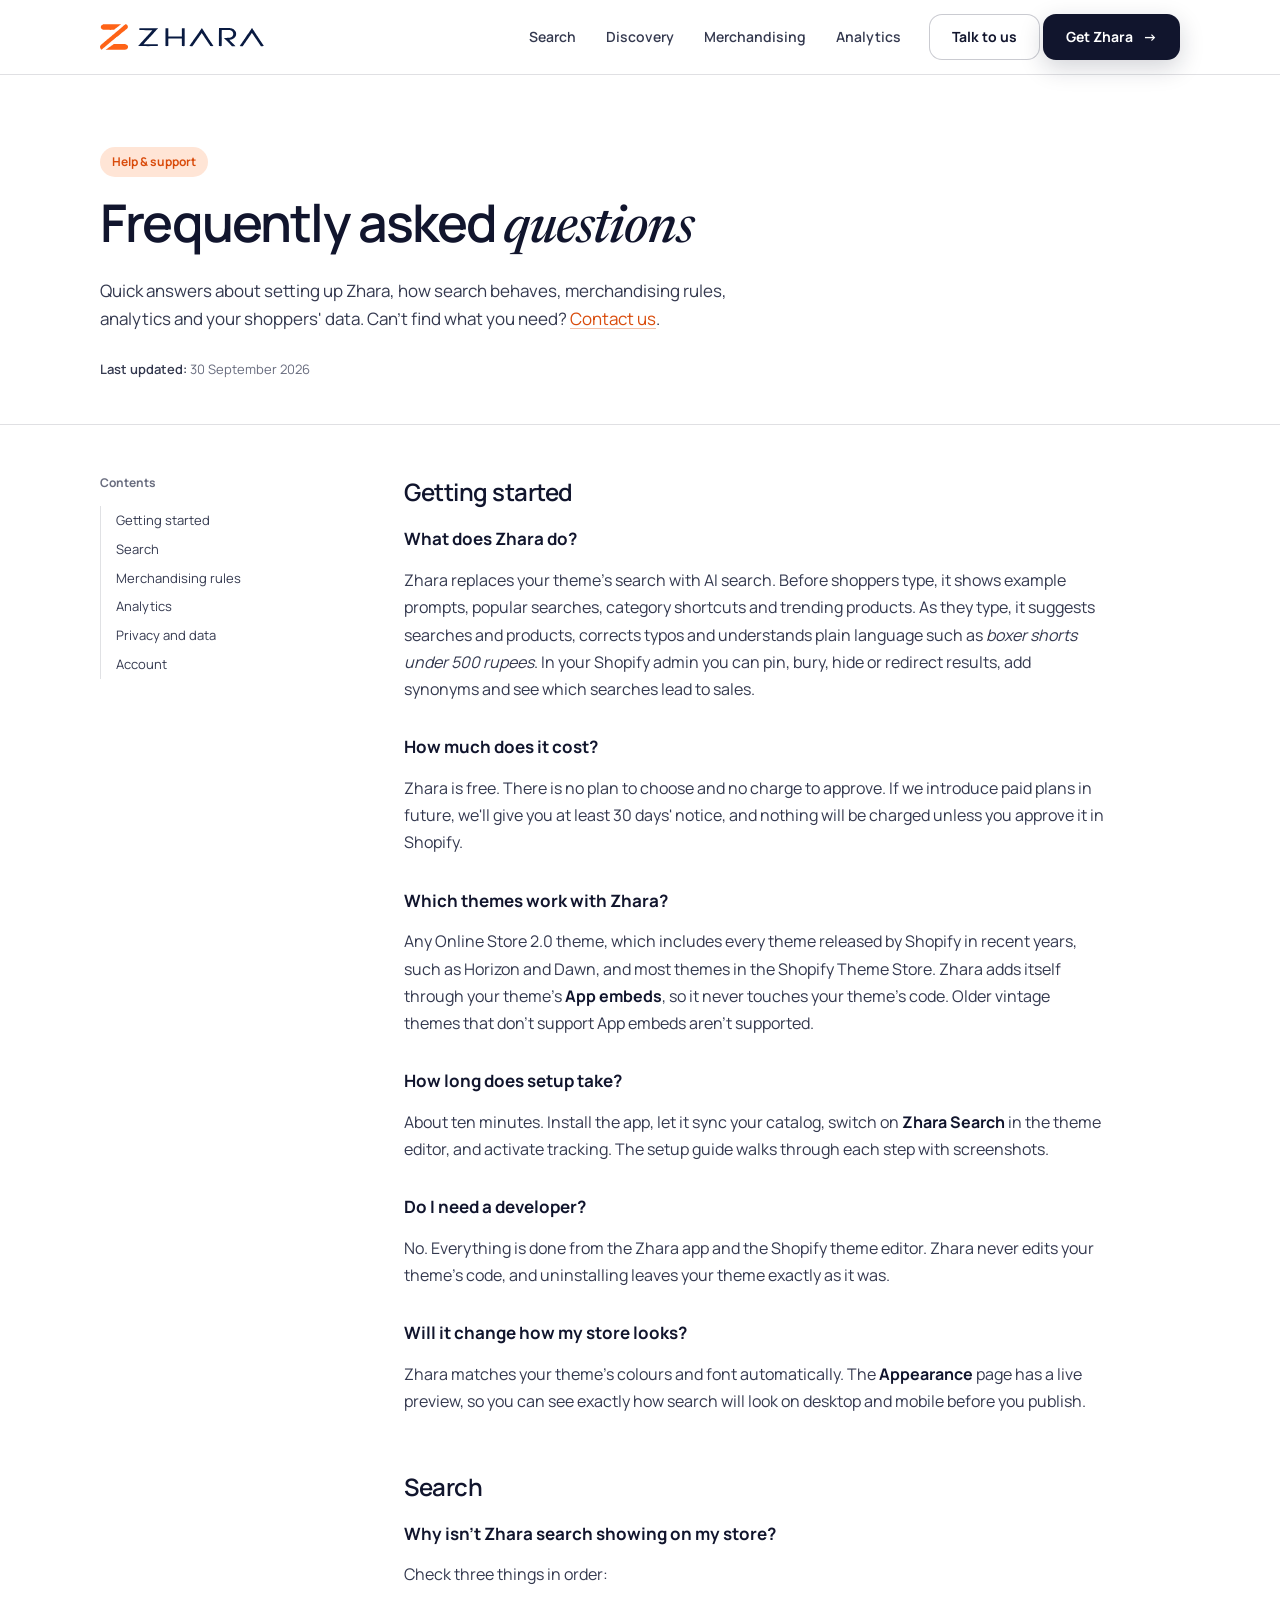
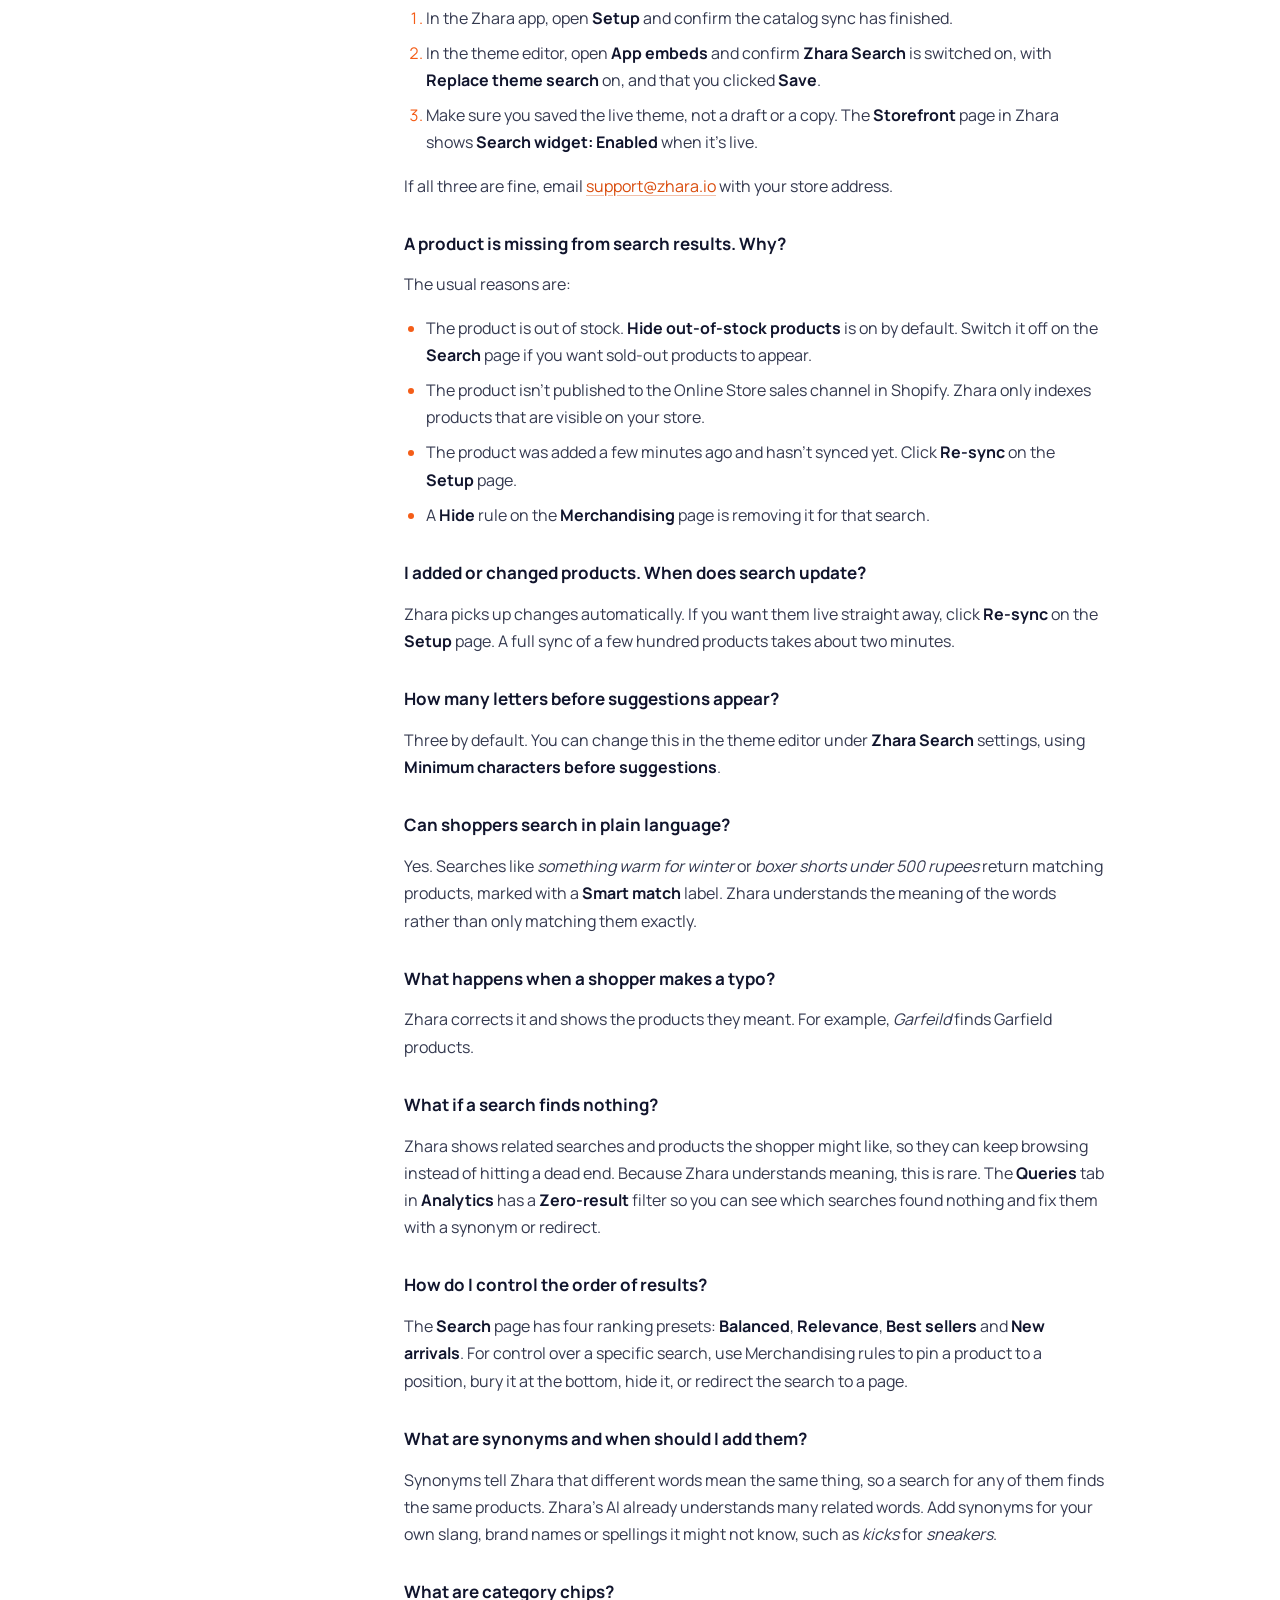
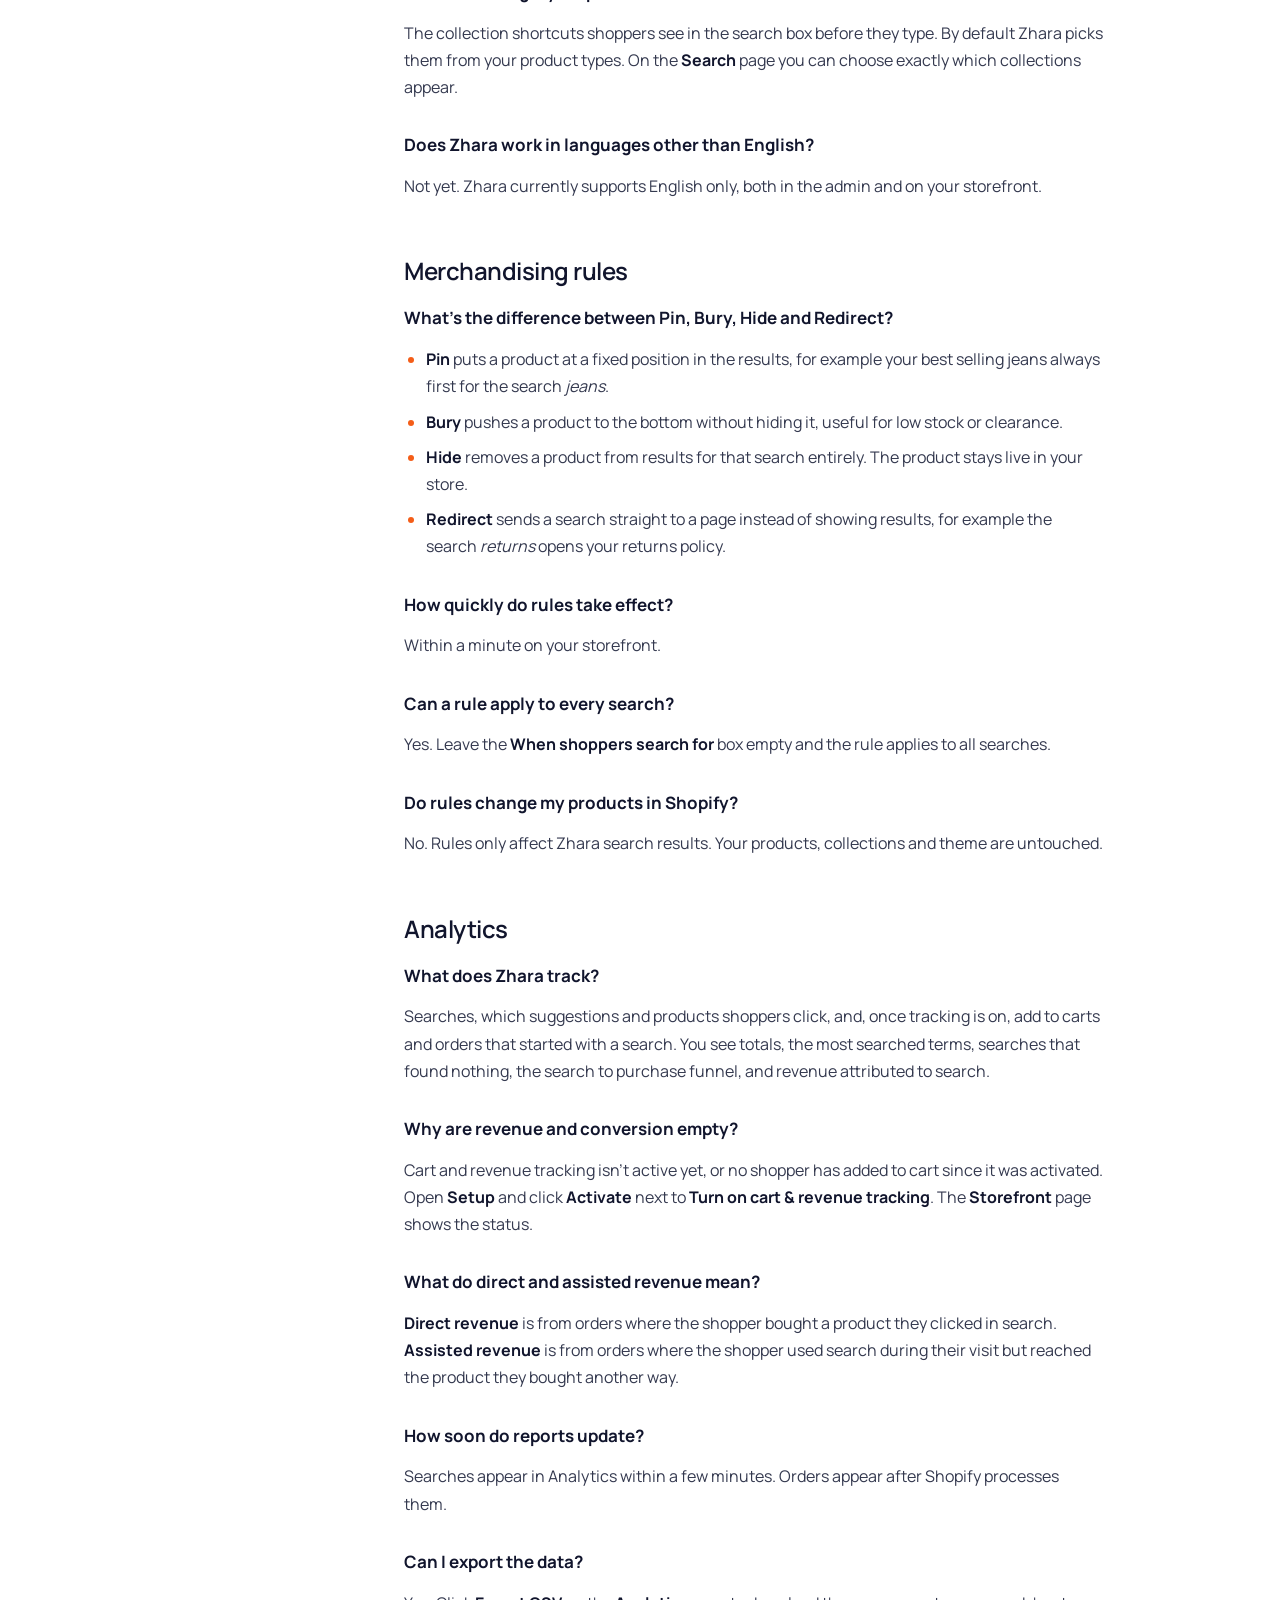
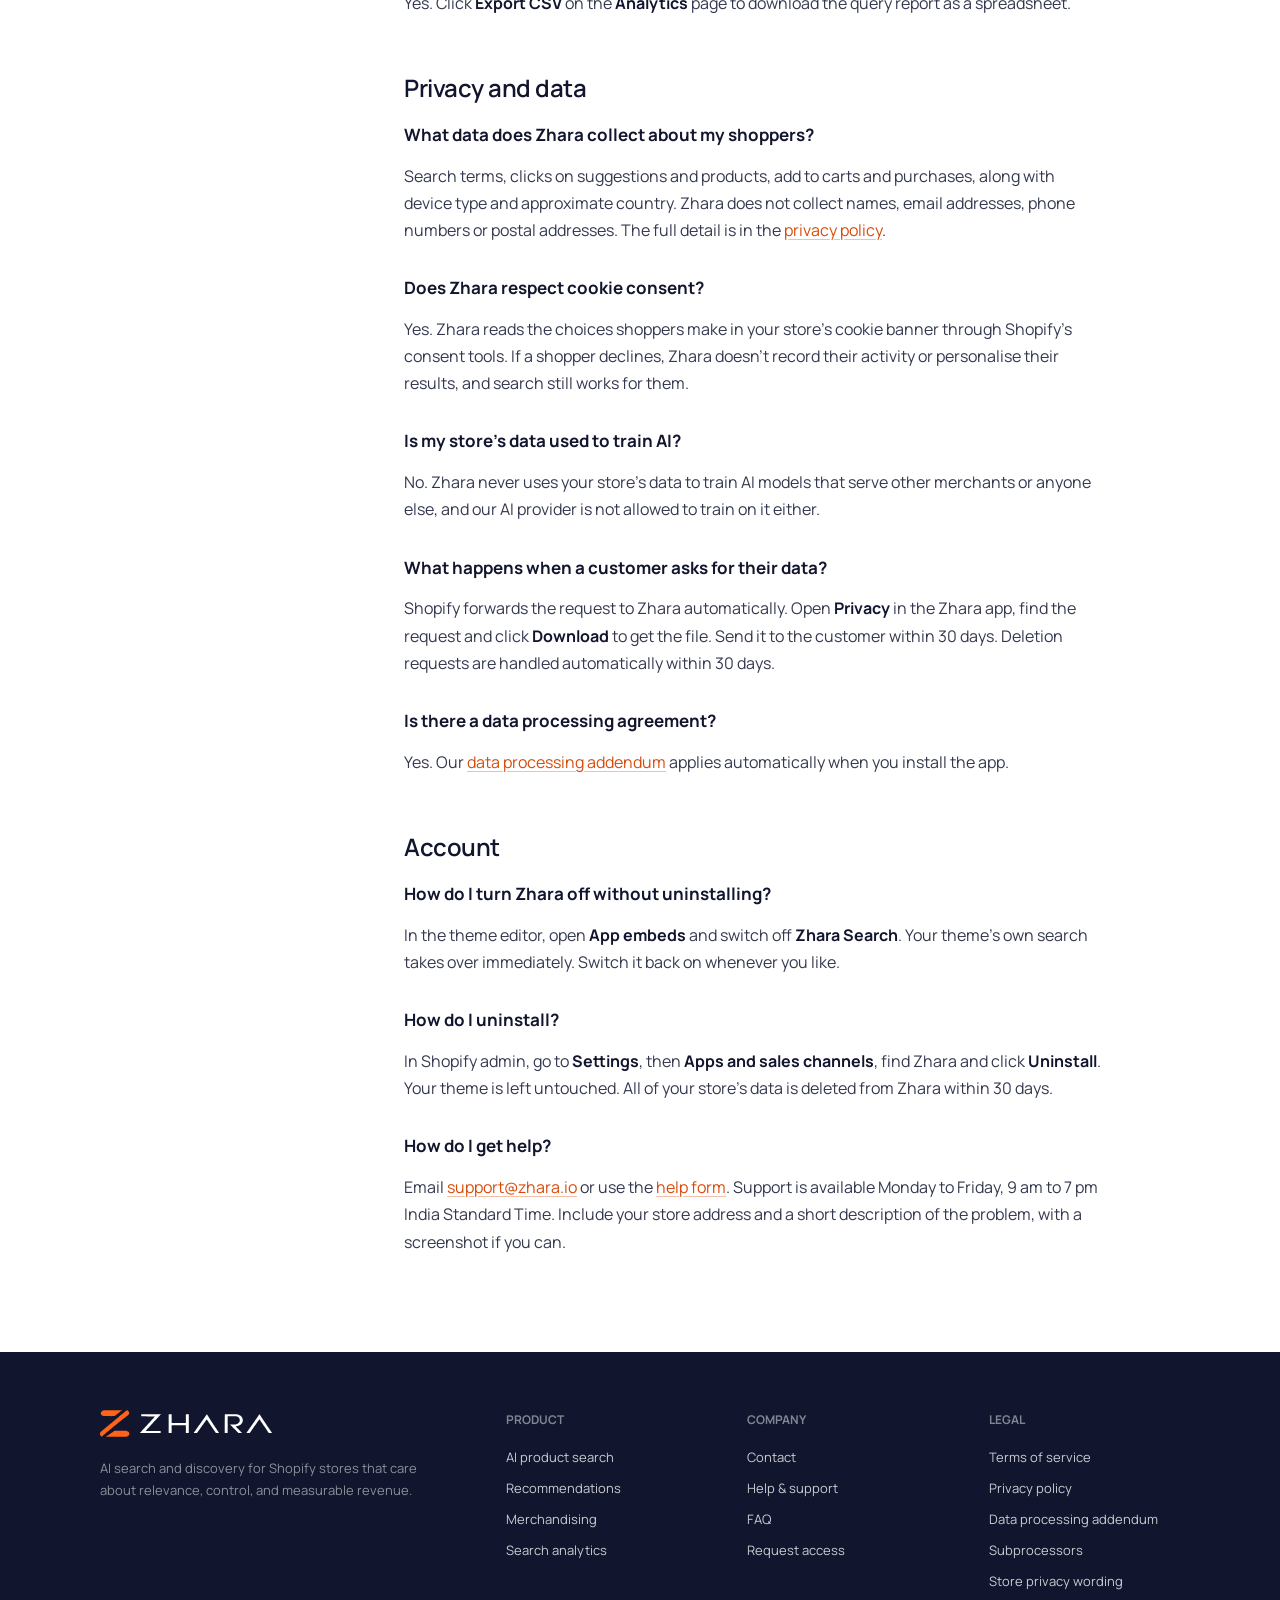
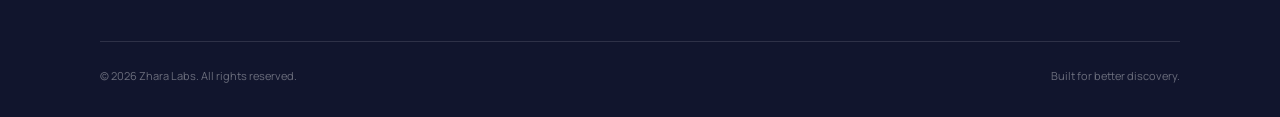
==== faq/index.html @ 667c5c5a "Add FAQ page and link it from every footer New /faq/ page from Zhara_FAQ.docx: 34 questions across g" ====
<!DOCTYPE html>
<html lang="en">
<head>
  <meta charset="UTF-8">
  <meta name="viewport" content="width=device-width, initial-scale=1.0">
  <title>FAQ — Zhara AI Search &amp; Discovery</title>
  <meta name="description" content="Answers to common questions about Zhara AI Search &amp; Discovery: setup, themes, search, merchandising rules, analytics, privacy and your account.">
  <meta name="theme-color" content="#ffffff">
  <link rel="canonical" href="https://zhara.io/faq/">
  <meta property="og:type" content="website">
  <meta property="og:url" content="https://zhara.io/faq/">
  <meta property="og:site_name" content="Zhara AI Search &amp; Discovery">
  <meta property="og:title" content="FAQ — Zhara AI Search &amp; Discovery">
  <meta property="og:description" content="Answers to common questions about Zhara AI Search &amp; Discovery: setup, themes, search, merchandising rules, analytics, privacy and your account.">
  <meta property="og:image" content="https://zhara.io/assets/og.png">
  <link rel="icon" href="/favicon.ico" sizes="48x48">
  <link rel="icon" href="/assets/logo/favicon.svg" type="image/svg+xml">
  <link rel="apple-touch-icon" href="/assets/logo/apple-touch-icon.png">
  <link rel="manifest" href="/site.webmanifest">
  <link rel="preconnect" href="https://fonts.googleapis.com">
  <link rel="preconnect" href="https://fonts.gstatic.com" crossorigin>
  <link href="https://fonts.googleapis.com/css2?family=Manrope:wght@400;500;600;700&family=Newsreader:ital,opsz,wght@1,6..72,500&display=swap" rel="stylesheet">
  <link rel="stylesheet" href="/assets/legal.css">
  <script type="application/ld+json">
{
  "@context": "https://schema.org",
  "@type": "FAQPage",
  "mainEntity": [
    {
      "@type": "Question",
      "name": "What does Zhara do?",
      "acceptedAnswer": {
        "@type": "Answer",
        "text": "Zhara replaces your theme's search with AI search. Before shoppers type, it shows example prompts, popular searches, category shortcuts and trending products. As they type, it suggests searches and products, corrects typos and understands plain language such as boxer shorts under 500 rupees. In your Shopify admin you can pin, bury, hide or redirect results, add synonyms and see which searches lead to sales."
      }
    },
    {
      "@type": "Question",
      "name": "How much does it cost?",
      "acceptedAnswer": {
        "@type": "Answer",
        "text": "Zhara is free. There is no plan to choose and no charge to approve. If we introduce paid plans in future, we'll give you at least 30 days' notice, and nothing will be charged unless you approve it in Shopify."
      }
    },
    {
      "@type": "Question",
      "name": "Which themes work with Zhara?",
      "acceptedAnswer": {
        "@type": "Answer",
        "text": "Any Online Store 2.0 theme, which includes every theme released by Shopify in recent years, such as Horizon and Dawn, and most themes in the Shopify Theme Store. Zhara adds itself through your theme's App embeds, so it never touches your theme's code. Older vintage themes that don't support App embeds aren't supported."
      }
    },
    {
      "@type": "Question",
      "name": "How long does setup take?",
      "acceptedAnswer": {
        "@type": "Answer",
        "text": "About ten minutes. Install the app, let it sync your catalog, switch on Zhara Search in the theme editor, and activate tracking. The setup guide walks through each step with screenshots."
      }
    },
    {
      "@type": "Question",
      "name": "Do I need a developer?",
      "acceptedAnswer": {
        "@type": "Answer",
        "text": "No. Everything is done from the Zhara app and the Shopify theme editor. Zhara never edits your theme's code, and uninstalling leaves your theme exactly as it was."
      }
    },
    {
      "@type": "Question",
      "name": "Will it change how my store looks?",
      "acceptedAnswer": {
        "@type": "Answer",
        "text": "Zhara matches your theme's colours and font automatically. The Appearance page has a live preview, so you can see exactly how search will look on desktop and mobile before you publish."
      }
    },
    {
      "@type": "Question",
      "name": "Why isn't Zhara search showing on my store?",
      "acceptedAnswer": {
        "@type": "Answer",
        "text": "Check three things in order: In the Zhara app, open Setup and confirm the catalog sync has finished. In the theme editor, open App embeds and confirm Zhara Search is switched on, with Replace theme search on, and that you clicked Save. Make sure you saved the live theme, not a draft or a copy. The Storefront page in Zhara shows Search widget: Enabled when it's live.If all three are fine, email support@zhara.io with your store address."
      }
    },
    {
      "@type": "Question",
      "name": "A product is missing from search results. Why?",
      "acceptedAnswer": {
        "@type": "Answer",
        "text": "The usual reasons are: The product is out of stock. Hide out-of-stock products is on by default. Switch it off on the Search page if you want sold-out products to appear. The product isn't published to the Online Store sales channel in Shopify. Zhara only indexes products that are visible on your store. The product was added a few minutes ago and hasn't synced yet. Click Re-sync on the Setup page. A Hide rule on the Merchandising page is removing it for that search."
      }
    },
    {
      "@type": "Question",
      "name": "I added or changed products. When does search update?",
      "acceptedAnswer": {
        "@type": "Answer",
        "text": "Zhara picks up changes automatically. If you want them live straight away, click Re-sync on the Setup page. A full sync of a few hundred products takes about two minutes."
      }
    },
    {
      "@type": "Question",
      "name": "How many letters before suggestions appear?",
      "acceptedAnswer": {
        "@type": "Answer",
        "text": "Three by default. You can change this in the theme editor under Zhara Search settings, using Minimum characters before suggestions."
      }
    },
    {
      "@type": "Question",
      "name": "Can shoppers search in plain language?",
      "acceptedAnswer": {
        "@type": "Answer",
        "text": "Yes. Searches like something warm for winter or boxer shorts under 500 rupees return matching products, marked with a Smart match label. Zhara understands the meaning of the words rather than only matching them exactly."
      }
    },
    {
      "@type": "Question",
      "name": "What happens when a shopper makes a typo?",
      "acceptedAnswer": {
        "@type": "Answer",
        "text": "Zhara corrects it and shows the products they meant. For example, Garfeild finds Garfield products."
      }
    },
    {
      "@type": "Question",
      "name": "What if a search finds nothing?",
      "acceptedAnswer": {
        "@type": "Answer",
        "text": "Zhara shows related searches and products the shopper might like, so they can keep browsing instead of hitting a dead end. Because Zhara understands meaning, this is rare. The Queries tab in Analytics has a Zero-result filter so you can see which searches found nothing and fix them with a synonym or redirect."
      }
    },
    {
      "@type": "Question",
      "name": "How do I control the order of results?",
      "acceptedAnswer": {
        "@type": "Answer",
        "text": "The Search page has four ranking presets: Balanced, Relevance, Best sellers and New arrivals. For control over a specific search, use Merchandising rules to pin a product to a position, bury it at the bottom, hide it, or redirect the search to a page."
      }
    },
    {
      "@type": "Question",
      "name": "What are synonyms and when should I add them?",
      "acceptedAnswer": {
        "@type": "Answer",
        "text": "Synonyms tell Zhara that different words mean the same thing, so a search for any of them finds the same products. Zhara's AI already understands many related words. Add synonyms for your own slang, brand names or spellings it might not know, such as kicks for sneakers."
      }
    },
    {
      "@type": "Question",
      "name": "What are category chips?",
      "acceptedAnswer": {
        "@type": "Answer",
        "text": "The collection shortcuts shoppers see in the search box before they type. By default Zhara picks them from your product types. On the Search page you can choose exactly which collections appear."
      }
    },
    {
      "@type": "Question",
      "name": "Does Zhara work in languages other than English?",
      "acceptedAnswer": {
        "@type": "Answer",
        "text": "Not yet. Zhara currently supports English only, both in the admin and on your storefront."
      }
    },
    {
      "@type": "Question",
      "name": "What's the difference between Pin, Bury, Hide and Redirect?",
      "acceptedAnswer": {
        "@type": "Answer",
        "text": "Pin puts a product at a fixed position in the results, for example your best selling jeans always first for the search jeans. Bury pushes a product to the bottom without hiding it, useful for low stock or clearance. Hide removes a product from results for that search entirely. The product stays live in your store. Redirect sends a search straight to a page instead of showing results, for example the search returns opens your returns policy."
      }
    },
    {
      "@type": "Question",
      "name": "How quickly do rules take effect?",
      "acceptedAnswer": {
        "@type": "Answer",
        "text": "Within a minute on your storefront."
      }
    },
    {
      "@type": "Question",
      "name": "Can a rule apply to every search?",
      "acceptedAnswer": {
        "@type": "Answer",
        "text": "Yes. Leave the When shoppers search for box empty and the rule applies to all searches."
      }
    },
    {
      "@type": "Question",
      "name": "Do rules change my products in Shopify?",
      "acceptedAnswer": {
        "@type": "Answer",
        "text": "No. Rules only affect Zhara search results. Your products, collections and theme are untouched."
      }
    },
    {
      "@type": "Question",
      "name": "What does Zhara track?",
      "acceptedAnswer": {
        "@type": "Answer",
        "text": "Searches, which suggestions and products shoppers click, and, once tracking is on, add to carts and orders that started with a search. You see totals, the most searched terms, searches that found nothing, the search to purchase funnel, and revenue attributed to search."
      }
    },
    {
      "@type": "Question",
      "name": "Why are revenue and conversion empty?",
      "acceptedAnswer": {
        "@type": "Answer",
        "text": "Cart and revenue tracking isn't active yet, or no shopper has added to cart since it was activated. Open Setup and click Activate next to Turn on cart & revenue tracking. The Storefront page shows the status."
      }
    },
    {
      "@type": "Question",
      "name": "What do direct and assisted revenue mean?",
      "acceptedAnswer": {
        "@type": "Answer",
        "text": "Direct revenue is from orders where the shopper bought a product they clicked in search. Assisted revenue is from orders where the shopper used search during their visit but reached the product they bought another way."
      }
    },
    {
      "@type": "Question",
      "name": "How soon do reports update?",
      "acceptedAnswer": {
        "@type": "Answer",
        "text": "Searches appear in Analytics within a few minutes. Orders appear after Shopify processes them."
      }
    },
    {
      "@type": "Question",
      "name": "Can I export the data?",
      "acceptedAnswer": {
        "@type": "Answer",
        "text": "Yes. Click Export CSV on the Analytics page to download the query report as a spreadsheet."
      }
    },
    {
      "@type": "Question",
      "name": "What data does Zhara collect about my shoppers?",
      "acceptedAnswer": {
        "@type": "Answer",
        "text": "Search terms, clicks on suggestions and products, add to carts and purchases, along with device type and approximate country. Zhara does not collect names, email addresses, phone numbers or postal addresses. The full detail is in the privacy policy."
      }
    },
    {
      "@type": "Question",
      "name": "Does Zhara respect cookie consent?",
      "acceptedAnswer": {
        "@type": "Answer",
        "text": "Yes. Zhara reads the choices shoppers make in your store's cookie banner through Shopify's consent tools. If a shopper declines, Zhara doesn't record their activity or personalise their results, and search still works for them."
      }
    },
    {
      "@type": "Question",
      "name": "Is my store's data used to train AI?",
      "acceptedAnswer": {
        "@type": "Answer",
        "text": "No. Zhara never uses your store's data to train AI models that serve other merchants or anyone else, and our AI provider is not allowed to train on it either."
      }
    },
    {
      "@type": "Question",
      "name": "What happens when a customer asks for their data?",
      "acceptedAnswer": {
        "@type": "Answer",
        "text": "Shopify forwards the request to Zhara automatically. Open Privacy in the Zhara app, find the request and click Download to get the file. Send it to the customer within 30 days. Deletion requests are handled automatically within 30 days."
      }
    },
    {
      "@type": "Question",
      "name": "Is there a data processing agreement?",
      "acceptedAnswer": {
        "@type": "Answer",
        "text": "Yes. Our data processing addendum applies automatically when you install the app."
      }
    },
    {
      "@type": "Question",
      "name": "How do I turn Zhara off without uninstalling?",
      "acceptedAnswer": {
        "@type": "Answer",
        "text": "In the theme editor, open App embeds and switch off Zhara Search. Your theme's own search takes over immediately. Switch it back on whenever you like."
      }
    },
    {
      "@type": "Question",
      "name": "How do I uninstall?",
      "acceptedAnswer": {
        "@type": "Answer",
        "text": "In Shopify admin, go to Settings, then Apps and sales channels, find Zhara and click Uninstall. Your theme is left untouched. All of your store's data is deleted from Zhara within 30 days."
      }
    },
    {
      "@type": "Question",
      "name": "How do I get help?",
      "acceptedAnswer": {
        "@type": "Answer",
        "text": "Email support@zhara.io or use the help form. Support is available Monday to Friday, 9 am to 7 pm India Standard Time. Include your store address and a short description of the problem, with a screenshot if you can."
      }
    }
  ]
}
  </script>
</head>
<body>
  <nav aria-label="Main navigation">
    <div class="wrap nav-inner">
      <a href="/" class="brand" aria-label="Zhara home"><img src="/assets/logo/zhara-logo.svg" alt="Zhara" width="1302" height="209"></a>
      <div class="nav-links">
        <a href="/#product">Search</a>
        <a href="/#discovery">Discovery</a>
        <a href="/#features">Merchandising</a>
        <a href="/#analytics">Analytics</a>
      </div>
      <div class="nav-actions">
        <a href="mailto:hello@zhara.app" class="btn btn-light">Talk to us</a>
        <a href="/#get-started" class="btn btn-dark">Get Zhara <span class="arrow">→</span></a>
      </div>
    </div>
  </nav>

  <header class="doc-head">
    <div class="wrap">
      <span class="eyebrow">Help &amp; support</span>
      <h1>Frequently asked <em>questions</em></h1>
      <p class="lede">Quick answers about setting up Zhara, how search behaves, merchandising rules, analytics and your shoppers' data. Can't find what you need? <a href="/help/">Contact us</a>.</p>
      <div class="doc-meta"><span><b>Last updated:</b> 30 September 2026</span></div>
    </div>
  </header>

  <main class="wrap">
    <div class="doc">
      <aside class="toc" aria-label="Contents">
        <b>Contents</b>
        <ol>
          <li><a href="#getting-started">Getting started</a></li>
          <li><a href="#search">Search</a></li>
          <li><a href="#merchandising">Merchandising rules</a></li>
          <li><a href="#analytics">Analytics</a></li>
          <li><a href="#privacy">Privacy and data</a></li>
          <li><a href="#account">Account</a></li>
        </ol>
      </aside>
      <article class="prose faq">
<h2 id="getting-started">Getting started</h2>
<h3 id="what-does-zhara-do">What does Zhara do?</h3>
<p>Zhara replaces your theme's search with AI search. Before shoppers type, it shows example prompts, popular searches, category shortcuts and trending products. As they type, it suggests searches and products, corrects typos and understands plain language such as <em>boxer shorts under 500 rupees</em>. In your Shopify admin you can pin, bury, hide or redirect results, add synonyms and see which searches lead to sales.</p>
<h3 id="how-much-does-it-cost">How much does it cost?</h3>
<p>Zhara is free. There is no plan to choose and no charge to approve. If we introduce paid plans in future, we'll give you at least 30 days' notice, and nothing will be charged unless you approve it in Shopify.</p>
<h3 id="which-themes-work-with-zhara">Which themes work with Zhara?</h3>
<p>Any Online Store 2.0 theme, which includes every theme released by Shopify in recent years, such as Horizon and Dawn, and most themes in the Shopify Theme Store. Zhara adds itself through your theme's <strong>App embeds</strong>, so it never touches your theme's code. Older vintage themes that don't support App embeds aren't supported.</p>
<h3 id="how-long-does-setup-take">How long does setup take?</h3>
<p>About ten minutes. Install the app, let it sync your catalog, switch on <strong>Zhara Search</strong> in the theme editor, and activate tracking. The setup guide walks through each step with screenshots.</p>
<h3 id="do-i-need-a-developer">Do I need a developer?</h3>
<p>No. Everything is done from the Zhara app and the Shopify theme editor. Zhara never edits your theme's code, and uninstalling leaves your theme exactly as it was.</p>
<h3 id="will-it-change-how-my-store-looks">Will it change how my store looks?</h3>
<p>Zhara matches your theme's colours and font automatically. The <strong>Appearance</strong> page has a live preview, so you can see exactly how search will look on desktop and mobile before you publish.</p>
<h2 id="search">Search</h2>
<h3 id="why-isn-t-zhara-search-showing-on-my-store">Why isn't Zhara search showing on my store?</h3>
<p>Check three things in order:</p><ol><li>In the Zhara app, open <strong>Setup</strong> and confirm the catalog sync has finished.</li><li>In the theme editor, open <strong>App embeds</strong> and confirm <strong>Zhara Search</strong> is switched on, with <strong>Replace theme search</strong> on, and that you clicked <strong>Save</strong>.</li><li>Make sure you saved the live theme, not a draft or a copy. The <strong>Storefront</strong> page in Zhara shows <strong>Search widget: Enabled</strong> when it's live.</li></ol><p>If all three are fine, email <a href="mailto:support@zhara.io">support@zhara.io</a> with your store address.</p>
<h3 id="a-product-is-missing-from-search-results-why">A product is missing from search results. Why?</h3>
<p>The usual reasons are:</p><ul><li>The product is out of stock. <strong>Hide out-of-stock products</strong> is on by default. Switch it off on the <strong>Search</strong> page if you want sold-out products to appear.</li><li>The product isn't published to the Online Store sales channel in Shopify. Zhara only indexes products that are visible on your store.</li><li>The product was added a few minutes ago and hasn't synced yet. Click <strong>Re-sync</strong> on the <strong>Setup</strong> page.</li><li>A <strong>Hide</strong> rule on the <strong>Merchandising</strong> page is removing it for that search.</li></ul>
<h3 id="i-added-or-changed-products-when-does-search-update">I added or changed products. When does search update?</h3>
<p>Zhara picks up changes automatically. If you want them live straight away, click <strong>Re-sync</strong> on the <strong>Setup</strong> page. A full sync of a few hundred products takes about two minutes.</p>
<h3 id="how-many-letters-before-suggestions-appear">How many letters before suggestions appear?</h3>
<p>Three by default. You can change this in the theme editor under <strong>Zhara Search</strong> settings, using <strong>Minimum characters before suggestions</strong>.</p>
<h3 id="can-shoppers-search-in-plain-language">Can shoppers search in plain language?</h3>
<p>Yes. Searches like <em>something warm for winter</em> or <em>boxer shorts under 500 rupees</em> return matching products, marked with a <strong>Smart match</strong> label. Zhara understands the meaning of the words rather than only matching them exactly.</p>
<h3 id="what-happens-when-a-shopper-makes-a-typo">What happens when a shopper makes a typo?</h3>
<p>Zhara corrects it and shows the products they meant. For example, <em>Garfeild</em> finds Garfield products.</p>
<h3 id="what-if-a-search-finds-nothing">What if a search finds nothing?</h3>
<p>Zhara shows related searches and products the shopper might like, so they can keep browsing instead of hitting a dead end. Because Zhara understands meaning, this is rare. The <strong>Queries</strong> tab in <strong>Analytics</strong> has a <strong>Zero-result</strong> filter so you can see which searches found nothing and fix them with a synonym or redirect.</p>
<h3 id="how-do-i-control-the-order-of-results">How do I control the order of results?</h3>
<p>The <strong>Search</strong> page has four ranking presets: <strong>Balanced</strong>, <strong>Relevance</strong>, <strong>Best sellers</strong> and <strong>New arrivals</strong>. For control over a specific search, use Merchandising rules to pin a product to a position, bury it at the bottom, hide it, or redirect the search to a page.</p>
<h3 id="what-are-synonyms-and-when-should-i-add-them">What are synonyms and when should I add them?</h3>
<p>Synonyms tell Zhara that different words mean the same thing, so a search for any of them finds the same products. Zhara's AI already understands many related words. Add synonyms for your own slang, brand names or spellings it might not know, such as <em>kicks</em> for <em>sneakers</em>.</p>
<h3 id="what-are-category-chips">What are category chips?</h3>
<p>The collection shortcuts shoppers see in the search box before they type. By default Zhara picks them from your product types. On the <strong>Search</strong> page you can choose exactly which collections appear.</p>
<h3 id="does-zhara-work-in-languages-other-than-english">Does Zhara work in languages other than English?</h3>
<p>Not yet. Zhara currently supports English only, both in the admin and on your storefront.</p>
<h2 id="merchandising">Merchandising rules</h2>
<h3 id="what-s-the-difference-between-pin-bury-hide-and-redirect">What's the difference between Pin, Bury, Hide and Redirect?</h3>
<ul><li><strong>Pin</strong> puts a product at a fixed position in the results, for example your best selling jeans always first for the search <em>jeans</em>.</li><li><strong>Bury</strong> pushes a product to the bottom without hiding it, useful for low stock or clearance.</li><li><strong>Hide</strong> removes a product from results for that search entirely. The product stays live in your store.</li><li><strong>Redirect</strong> sends a search straight to a page instead of showing results, for example the search <em>returns</em> opens your returns policy.</li></ul>
<h3 id="how-quickly-do-rules-take-effect">How quickly do rules take effect?</h3>
<p>Within a minute on your storefront.</p>
<h3 id="can-a-rule-apply-to-every-search">Can a rule apply to every search?</h3>
<p>Yes. Leave the <strong>When shoppers search for</strong> box empty and the rule applies to all searches.</p>
<h3 id="do-rules-change-my-products-in-shopify">Do rules change my products in Shopify?</h3>
<p>No. Rules only affect Zhara search results. Your products, collections and theme are untouched.</p>
<h2 id="analytics">Analytics</h2>
<h3 id="what-does-zhara-track">What does Zhara track?</h3>
<p>Searches, which suggestions and products shoppers click, and, once tracking is on, add to carts and orders that started with a search. You see totals, the most searched terms, searches that found nothing, the search to purchase funnel, and revenue attributed to search.</p>
<h3 id="why-are-revenue-and-conversion-empty">Why are revenue and conversion empty?</h3>
<p>Cart and revenue tracking isn't active yet, or no shopper has added to cart since it was activated. Open <strong>Setup</strong> and click <strong>Activate</strong> next to <strong>Turn on cart &amp; revenue tracking</strong>. The <strong>Storefront</strong> page shows the status.</p>
<h3 id="what-do-direct-and-assisted-revenue-mean">What do direct and assisted revenue mean?</h3>
<p><strong>Direct revenue</strong> is from orders where the shopper bought a product they clicked in search. <strong>Assisted revenue</strong> is from orders where the shopper used search during their visit but reached the product they bought another way.</p>
<h3 id="how-soon-do-reports-update">How soon do reports update?</h3>
<p>Searches appear in Analytics within a few minutes. Orders appear after Shopify processes them.</p>
<h3 id="can-i-export-the-data">Can I export the data?</h3>
<p>Yes. Click <strong>Export CSV</strong> on the <strong>Analytics</strong> page to download the query report as a spreadsheet.</p>
<h2 id="privacy">Privacy and data</h2>
<h3 id="what-data-does-zhara-collect-about-my-shoppers">What data does Zhara collect about my shoppers?</h3>
<p>Search terms, clicks on suggestions and products, add to carts and purchases, along with device type and approximate country. Zhara does not collect names, email addresses, phone numbers or postal addresses. The full detail is in the <a href="/privacy/">privacy policy</a>.</p>
<h3 id="does-zhara-respect-cookie-consent">Does Zhara respect cookie consent?</h3>
<p>Yes. Zhara reads the choices shoppers make in your store's cookie banner through Shopify's consent tools. If a shopper declines, Zhara doesn't record their activity or personalise their results, and search still works for them.</p>
<h3 id="is-my-store-s-data-used-to-train-ai">Is my store's data used to train AI?</h3>
<p>No. Zhara never uses your store's data to train AI models that serve other merchants or anyone else, and our AI provider is not allowed to train on it either.</p>
<h3 id="what-happens-when-a-customer-asks-for-their-data">What happens when a customer asks for their data?</h3>
<p>Shopify forwards the request to Zhara automatically. Open <strong>Privacy</strong> in the Zhara app, find the request and click <strong>Download</strong> to get the file. Send it to the customer within 30 days. Deletion requests are handled automatically within 30 days.</p>
<h3 id="is-there-a-data-processing-agreement">Is there a data processing agreement?</h3>
<p>Yes. Our <a href="/legal/dpa/">data processing addendum</a> applies automatically when you install the app.</p>
<h2 id="account">Account</h2>
<h3 id="how-do-i-turn-zhara-off-without-uninstalling">How do I turn Zhara off without uninstalling?</h3>
<p>In the theme editor, open <strong>App embeds</strong> and switch off <strong>Zhara Search</strong>. Your theme's own search takes over immediately. Switch it back on whenever you like.</p>
<h3 id="how-do-i-uninstall">How do I uninstall?</h3>
<p>In Shopify admin, go to <strong>Settings</strong>, then <strong>Apps and sales channels</strong>, find Zhara and click <strong>Uninstall</strong>. Your theme is left untouched. All of your store's data is deleted from Zhara within 30 days.</p>
<h3 id="how-do-i-get-help">How do I get help?</h3>
<p>Email <a href="mailto:support@zhara.io">support@zhara.io</a> or use the <a href="/help/">help form</a>. Support is available Monday to Friday, 9 am to 7 pm India Standard Time. Include your store address and a short description of the problem, with a screenshot if you can.</p>
      </article>
    </div>
  </main>

  <footer>
    <div class="wrap">
      <div class="footer-top">
        <div class="footer-brand"><img src="/assets/logo/zhara-logo-on-dark.svg" alt="Zhara" width="1302" height="209"><p>AI search and discovery for Shopify stores that care about relevance, control, and measurable revenue.</p></div>
        <div class="footer-col"><b>PRODUCT</b><a href="/#product">AI product search</a><a href="/#discovery">Recommendations</a><a href="/#features">Merchandising</a><a href="/#analytics">Search analytics</a></div>
        <div class="footer-col"><b>COMPANY</b><a href="mailto:hello@zhara.app">Contact</a><a href="/help/">Help &amp; support</a><a href="/faq/">FAQ</a><a href="/#get-started">Request access</a></div>
        <div class="footer-col"><b>LEGAL</b><a href="/terms/">Terms of service</a><a href="/privacy/">Privacy policy</a><a href="/legal/dpa/">Data processing addendum</a><a href="/legal/subprocessors/">Subprocessors</a><a href="/help/store-privacy-policy/">Store privacy wording</a></div>
      </div>
      <div class="footer-bottom"><span>© 2026 Zhara Labs. All rights reserved.</span><span>Built for better discovery.</span></div>
    </div>
  </footer>
</body>
</html>
---- assets/legal.css ----
/* Legal & help pages (/privacy/, /legal/*, /help/*). Tokens mirror index.html — see DESIGN.md. */
:root {
  --ink: #11152d;
  --ink-2: #34394f;
  --muted: #686c7e;
  --paper: #ffffff;
  --paper-2: #f7f7f5;
  --line: rgba(17, 21, 45, .13);
  --line-strong: rgba(17, 21, 45, .22);
  --orange: #f45d18;
  --orange-deep: #d94b0b;
  --orange-pale: #ffe5d6;
  --font: "Manrope", -apple-system, BlinkMacSystemFont, "Segoe UI", sans-serif;
  --serif: "Newsreader", Georgia, serif;
  --max: 1080px;
}

* { box-sizing: border-box; margin: 0; padding: 0; }
html { scroll-behavior: smooth; scroll-padding-top: 96px; }
body {
  background: var(--paper);
  color: var(--ink);
  font-family: var(--font);
  font-size: 16px;
  line-height: 1.7;
  -webkit-font-smoothing: antialiased;
  overflow-x: hidden;
}
::selection { background: var(--orange); color: white; }
a { color: inherit; text-decoration: none; }
img { max-width: 100%; display: block; }
button { font: inherit; }
.wrap { width: min(calc(100% - 96px), var(--max)); margin-inline: auto; }

/* Nav — same as the homepage */
nav {
  position: sticky; top: 0; z-index: 50;
  background: rgba(255, 255, 255, .88);
  border-bottom: 1px solid var(--line);
  backdrop-filter: blur(18px) saturate(1.2);
}
.nav-inner { height: 74px; display: flex; align-items: center; justify-content: space-between; gap: 28px; }
.brand img { width: 164px; height: auto; }
.nav-links { display: flex; align-items: center; gap: 30px; margin-left: auto; }
.nav-links a { font-size: 14px; font-weight: 600; color: var(--ink-2); transition: color .2s ease; }
.nav-links a:hover, .nav-links a[aria-current="page"] { color: var(--orange-deep); }

.btn {
  min-height: 46px; padding: 0 22px;
  border: 1px solid transparent; border-radius: 13px;
  display: inline-flex; align-items: center; justify-content: center; gap: 10px;
  font-size: 14px; font-weight: 700; line-height: 1; cursor: pointer;
  transition: transform .2s ease, box-shadow .2s ease, background .2s ease, color .2s ease;
}
.btn:hover { transform: translateY(-2px); }
.btn-dark { background: var(--ink); color: white; box-shadow: 0 8px 24px rgba(17, 21, 45, .18); }
.btn-dark:hover { background: var(--orange); box-shadow: 0 12px 28px rgba(244, 93, 24, .28); }
.btn-light { background: white; color: var(--ink); border-color: var(--line-strong); }
.btn-light:hover { border-color: var(--ink); }

/* Page header */
.doc-head { padding: 72px 0 44px; border-bottom: 1px solid var(--line); }
.eyebrow { display: inline-block; margin-bottom: 18px; padding: 5px 12px; border-radius: 999px; background: var(--orange-pale); color: var(--orange-deep); font-size: 12px; font-weight: 700; }
.doc-head h1 { max-width: 760px; font-size: clamp(34px, 5vw, 52px); font-weight: 600; line-height: 1.08; letter-spacing: -.035em; }
.doc-head h1 em { font-family: var(--serif); font-weight: 500; font-style: italic; letter-spacing: -.02em; }
.doc-head .lede { max-width: 640px; margin-top: 18px; color: var(--ink-2); font-size: 17px; }
.doc-head .lede a { color: var(--orange-deep); text-decoration: underline; text-decoration-color: rgba(217, 75, 11, .35); text-underline-offset: 3px; }
.doc-meta { display: flex; flex-wrap: wrap; gap: 8px 28px; margin-top: 24px; color: var(--muted); font-size: 13px; }
.doc-meta b { color: var(--ink-2); font-weight: 600; }

/* Layout: sticky contents + reading column */
.doc { display: grid; grid-template-columns: 240px minmax(0, 1fr); gap: 64px; padding: 48px 0 96px; }
.toc { position: sticky; top: 104px; align-self: start; max-height: calc(100vh - 128px); overflow: auto; }
.toc b { display: block; margin-bottom: 12px; color: var(--muted); font-size: 12px; font-weight: 700; }
.toc ol { list-style: none; border-left: 1px solid var(--line); }
.toc a { display: block; padding: 5px 0 5px 14px; margin-left: -1px; border-left: 2px solid transparent; color: var(--ink-2); font-size: 13px; line-height: 1.45; }
.toc a:hover { color: var(--orange-deep); border-left-color: var(--orange); }

.prose { max-width: 700px; color: var(--ink-2); }
.prose > * + * { margin-top: 16px; }
.prose h2 { margin-top: 52px; padding-top: 4px; color: var(--ink); font-size: 24px; font-weight: 600; line-height: 1.25; letter-spacing: -.02em; }
.prose h2:first-child { margin-top: 0; }
.prose h2 .num { color: var(--orange); }
.prose h3 { margin-top: 32px; color: var(--ink); font-size: 17px; font-weight: 700; }
.prose strong { color: var(--ink); font-weight: 700; }
.prose a { color: var(--orange-deep); text-decoration: underline; text-decoration-color: rgba(217, 75, 11, .35); text-underline-offset: 3px; overflow-wrap: anywhere; }
.prose a:hover { text-decoration-color: currentColor; }
.prose ul, .prose ol { padding-left: 22px; }
.prose li + li { margin-top: 8px; }
.prose li::marker { color: var(--orange); }

.table-wrap { overflow-x: auto; border: 1px solid var(--line); border-radius: 14px; }
.prose table { width: 100%; border-collapse: collapse; font-size: 14px; line-height: 1.55; }
.prose th, .prose td { padding: 12px 16px; text-align: left; vertical-align: top; border-bottom: 1px solid var(--line); }
.prose th { background: var(--paper-2); color: var(--ink); font-size: 13px; font-weight: 700; white-space: nowrap; }
.prose tr:last-child td { border-bottom: 0; }

.note { padding: 18px 20px; border: 1px solid var(--line); border-left: 3px solid var(--orange); border-radius: 12px; background: var(--paper-2); font-size: 14px; }

/* FAQ: questions sit under section headings */
.faq h2 + h3 { margin-top: 20px; }
.faq h3 { line-height: 1.4; }

/* Copyable snippet (help page) */
.snippet { position: relative; border: 1px solid var(--line-strong); border-radius: 16px; background: var(--paper-2); }
.snippet-head { display: flex; align-items: center; justify-content: space-between; gap: 12px; padding: 12px 16px; border-bottom: 1px solid var(--line); font-size: 13px; font-weight: 700; color: var(--ink); }
.snippet-body { padding: 20px; font-size: 15px; }
.snippet-body > * + * { margin-top: 12px; }
.snippet-body mark { padding: 0 4px; border-radius: 4px; background: var(--orange-pale); color: var(--orange-deep); font-weight: 700; }
.copy-btn { min-height: 34px; padding: 0 14px; font-size: 13px; }

/* Contact form (help page) */
.contact-form { display: grid; gap: 20px; padding: 28px; border: 1px solid var(--line-strong); border-radius: 16px; background: var(--paper-2); }
.field-row { display: grid; grid-template-columns: 1fr 1fr; gap: 20px; }
.field { display: grid; gap: 6px; }
.field label { color: var(--ink); font-size: 14px; font-weight: 700; }
.field .optional { color: var(--muted); font-weight: 500; }
.field input, .field textarea {
  width: 100%; padding: 12px 14px;
  border: 1px solid var(--line-strong); border-radius: 12px;
  background: var(--paper); color: var(--ink);
  font: inherit; font-size: 15px; line-height: 1.5;
  transition: border-color .2s ease, box-shadow .2s ease;
}
.field textarea { resize: vertical; min-height: 140px; }
.field input::placeholder, .field textarea::placeholder { color: var(--muted); opacity: .7; }
.field input:focus, .field textarea:focus { outline: none; border-color: var(--orange); box-shadow: 0 0 0 3px var(--orange-pale); }
.form-error { margin: 0; color: var(--orange-deep); font-size: 14px; font-weight: 600; }
.form-actions { display: flex; flex-wrap: wrap; align-items: center; gap: 12px 18px; }
.form-hint { color: var(--muted); font-size: 13px; }
.prose .contact-form + .note { margin-top: 20px; }

/* Footer — same as the homepage */
footer { padding: 58px 0 32px; background: var(--ink); color: white; }
.footer-top { display: grid; grid-template-columns: 1.3fr repeat(3, .7fr); gap: 50px; padding-bottom: 48px; border-bottom: 1px solid rgba(255,255,255,.12); }
.footer-brand img { width: 172px; height: auto; }
.footer-brand p { max-width: 360px; margin-top: 20px; color: rgba(255,255,255,.52); font-size: 13px; }
.footer-col b { display: block; margin-bottom: 16px; font-size: 12px; color: rgba(255,255,255,.48); }
.footer-col a { display: block; width: fit-content; margin-top: 9px; font-size: 13px; color: rgba(255,255,255,.78); }
.footer-col a:hover { color: #ff9a66; }
.footer-bottom { padding-top: 25px; display: flex; justify-content: space-between; gap: 20px; color: rgba(255,255,255,.38); font-size: 11px; }

@media (max-width: 900px) {
  .doc { grid-template-columns: minmax(0, 1fr); gap: 32px; }
  .toc { position: static; max-height: none; padding: 18px 20px; border: 1px solid var(--line); border-radius: 14px; }
  .nav-links { display: none; }
}
@media (max-width: 640px) {
  .wrap { width: calc(100% - 32px); }
  .nav-actions .btn-light { display: none; }
  .brand img { width: 132px; }
  .doc-head { padding: 48px 0 32px; }
  .prose h2 { margin-top: 40px; font-size: 21px; }
  .field-row { grid-template-columns: 1fr; }
  .contact-form { padding: 20px; }
  .footer-top { grid-template-columns: 1fr 1fr; }
  .footer-brand { grid-column: 1 / -1; }
  .footer-bottom { flex-direction: column; }
}
@media (prefers-reduced-motion: reduce) {
  html { scroll-behavior: auto; }
  .btn { transition: none; }
  .btn:hover { transform: none; }
}
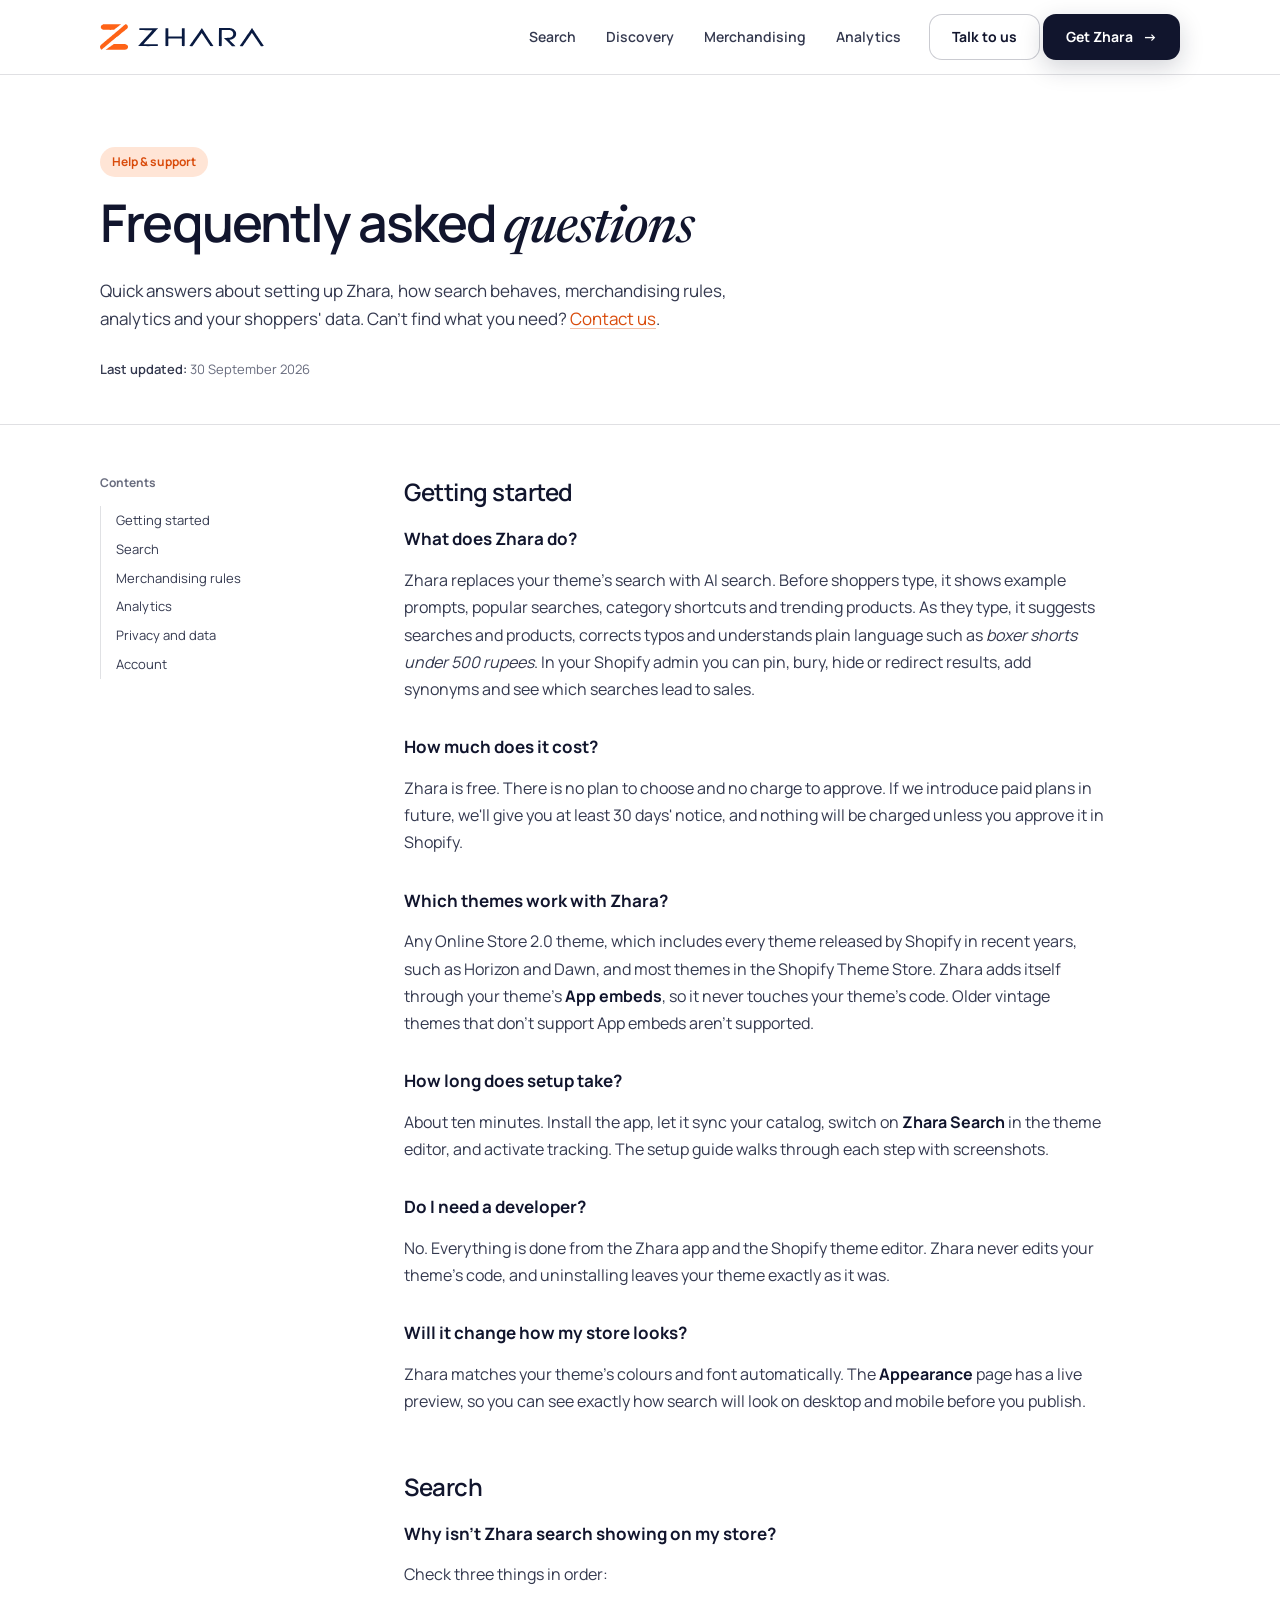
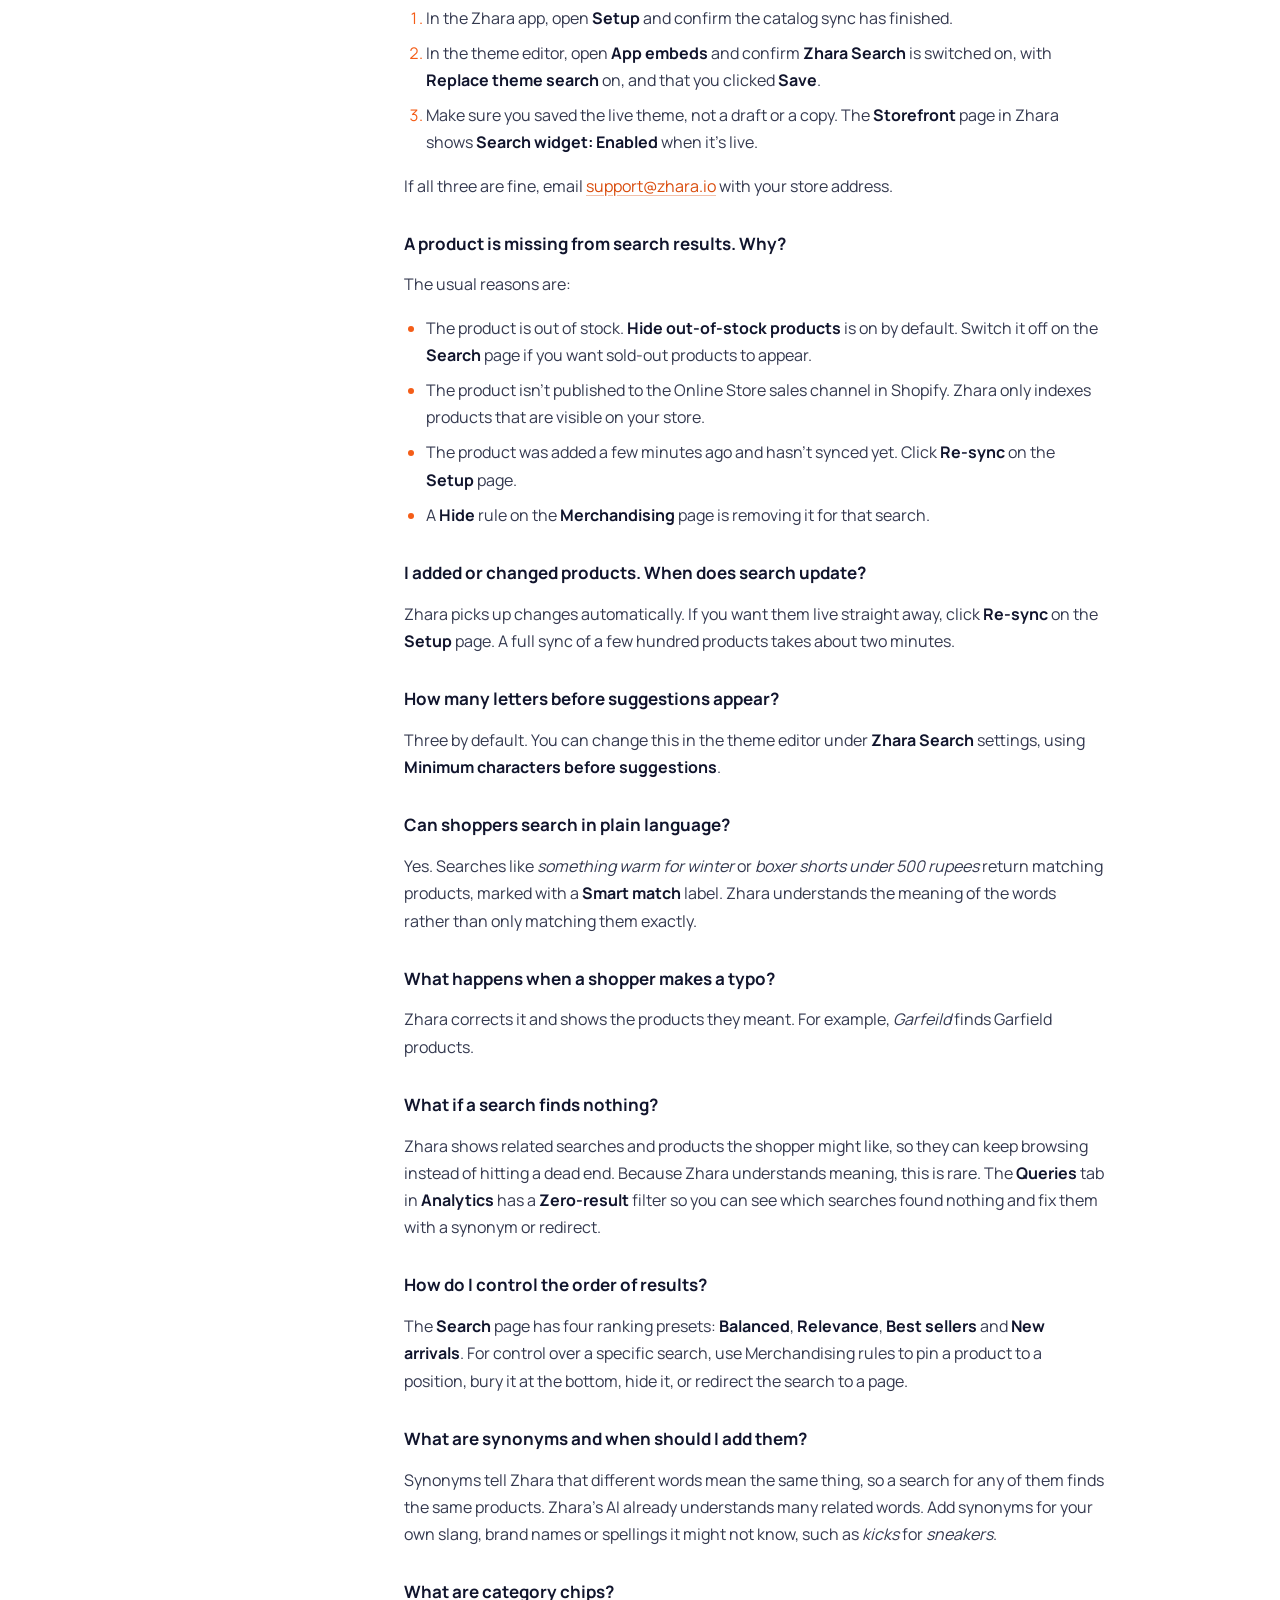
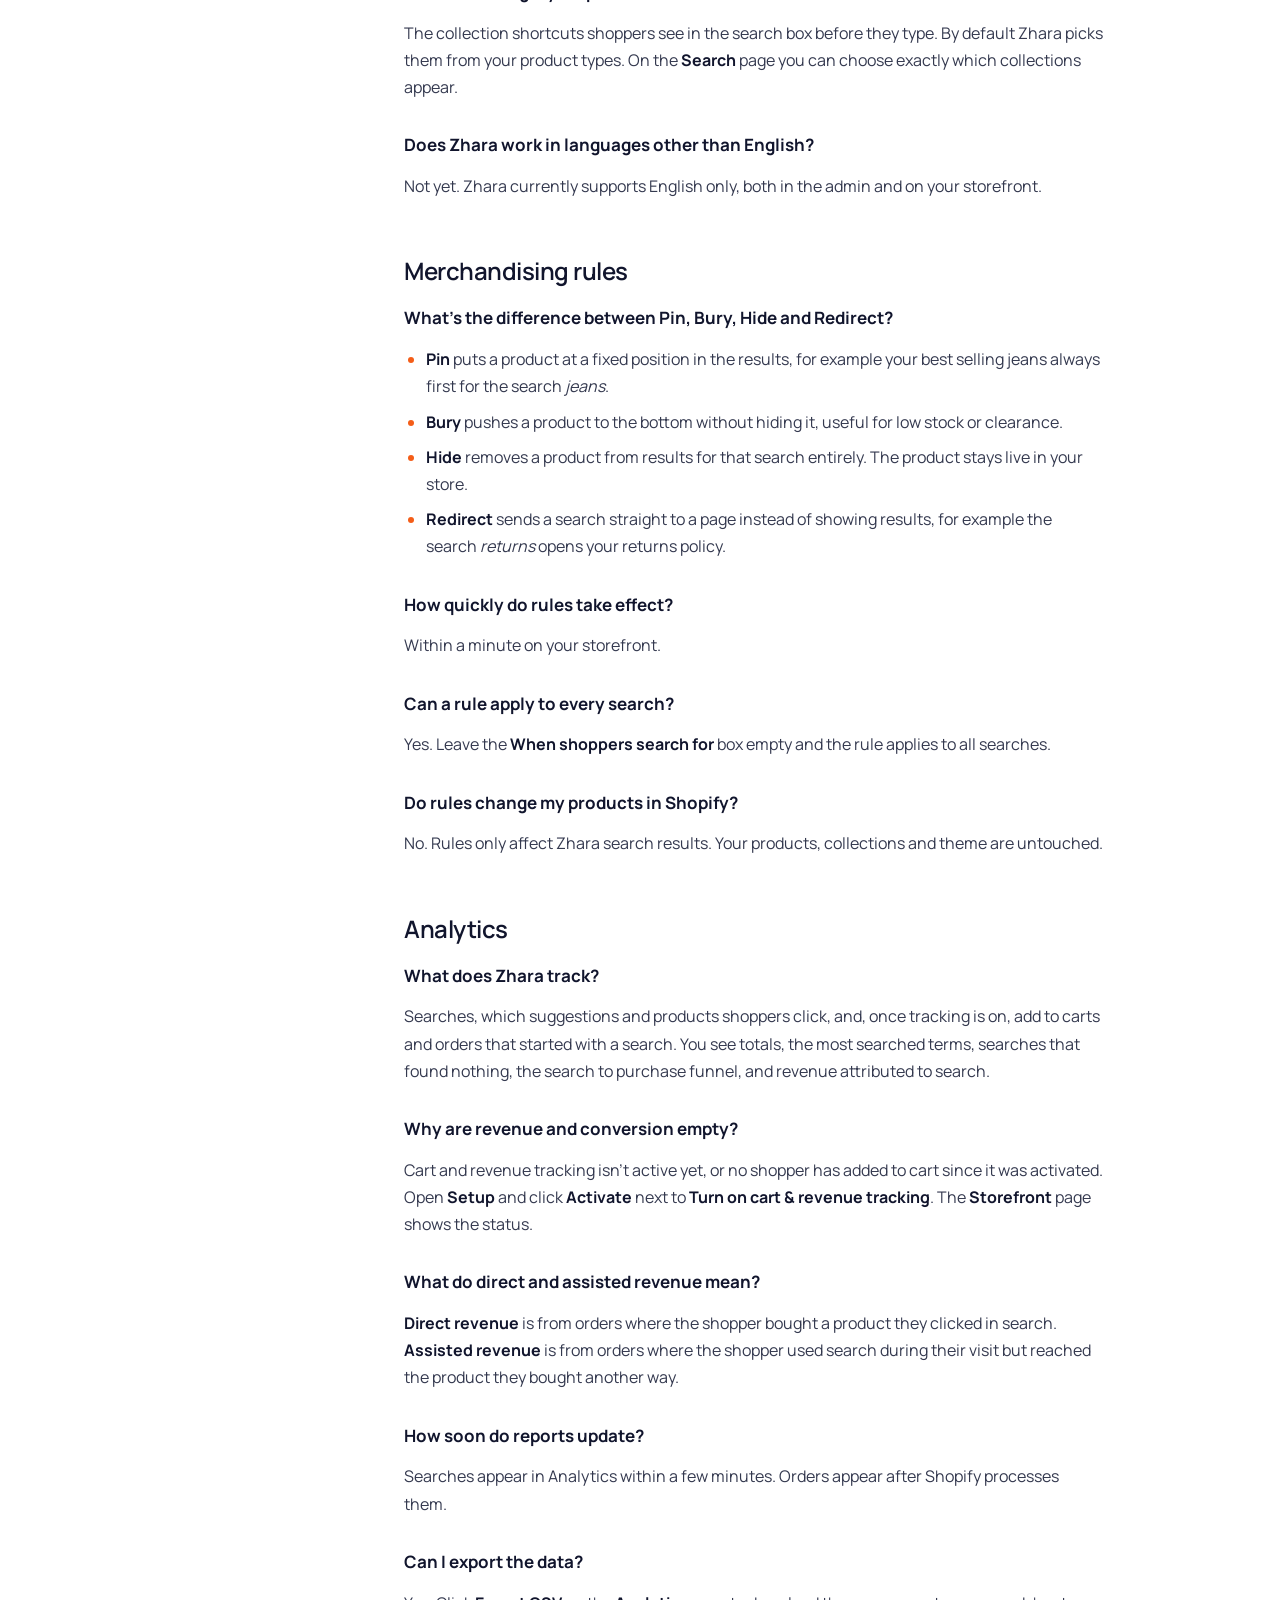
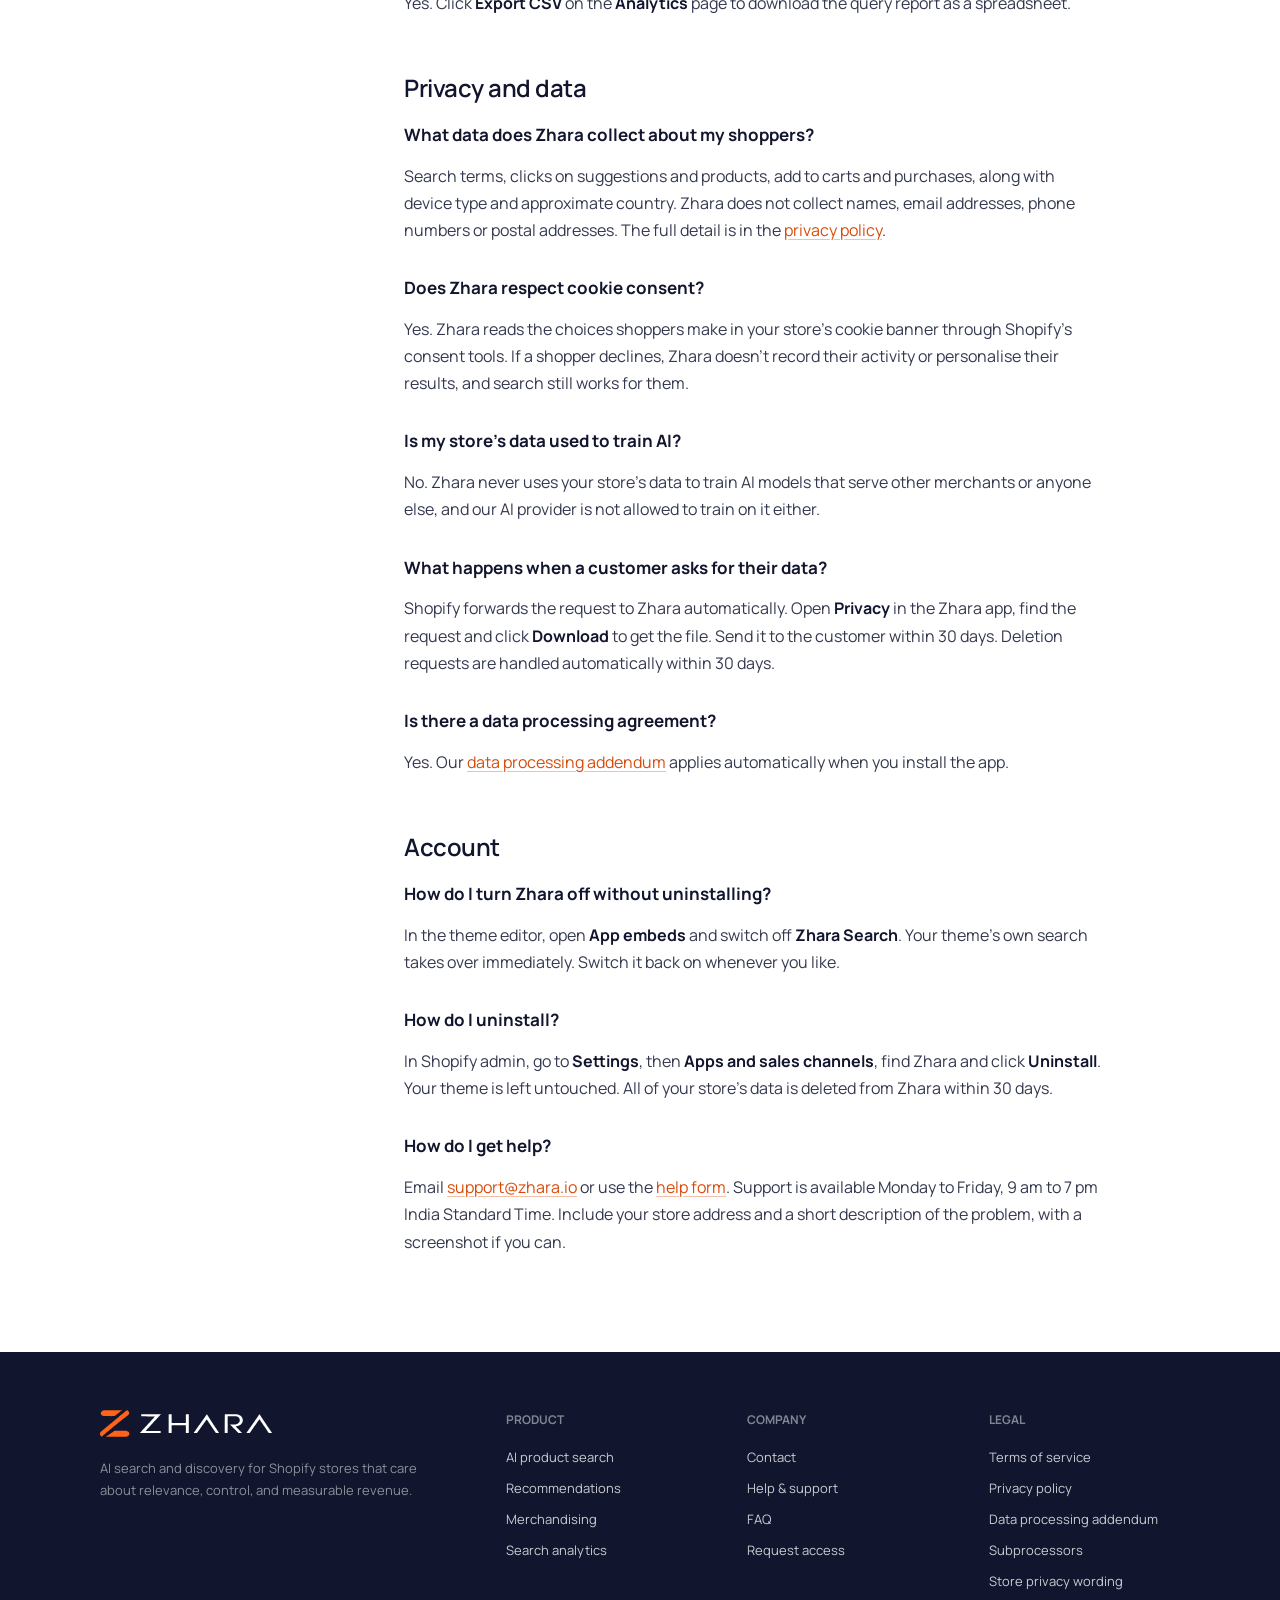
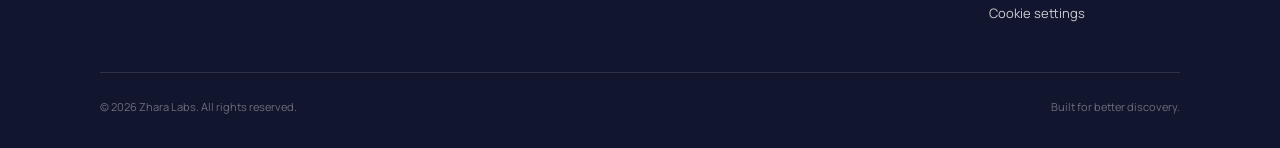
==== commit 04127815: "Implement Google Analytics Consent Mode and add cookie settings functionality across multiple pages" ====
--- a/faq/index.html
+++ b/faq/index.html
@@ -2,6 +2,24 @@
 <html lang="en">
 <head>
   <meta charset="UTF-8">
+  <!-- Google tag (gtag.js) with Consent Mode: analytics cookies stay off in the EEA, UK and Switzerland until the visitor accepts (see /assets/consent.js) -->
+  <script>
+    window.dataLayer = window.dataLayer || [];
+    function gtag(){dataLayer.push(arguments);}
+    gtag('consent', 'default', { ad_storage: 'denied', ad_user_data: 'denied', ad_personalization: 'denied', analytics_storage: 'granted' });
+    gtag('consent', 'default', {
+      ad_storage: 'denied', ad_user_data: 'denied', ad_personalization: 'denied', analytics_storage: 'denied',
+      region: ['AT','BE','BG','HR','CY','CZ','DK','EE','FI','FR','DE','GR','HU','IE','IT','LV','LT','LU','MT','NL','PL','PT','RO','SK','SI','ES','SE','IS','LI','NO','GB','CH']
+    });
+    try {
+      var consent = localStorage.getItem('zhara-consent');
+      if (consent === 'granted' || consent === 'denied') gtag('consent', 'update', { analytics_storage: consent });
+    } catch (e) {}
+    gtag('js', new Date());
+    gtag('config', 'G-CWNTYSQV7Q');
+  </script>
+  <script async src="https://www.googletagmanager.com/gtag/js?id=G-CWNTYSQV7Q"></script>
+  <script src="/assets/consent.js" defer></script>
   <meta name="viewport" content="width=device-width, initial-scale=1.0">
   <title>FAQ — Zhara AI Search &amp; Discovery</title>
   <meta name="description" content="Answers to common questions about Zhara AI Search &amp; Discovery: setup, themes, search, merchandising rules, analytics, privacy and your account.">
@@ -426,7 +444,7 @@
         <div class="footer-brand"><img src="/assets/logo/zhara-logo-on-dark.svg" alt="Zhara" width="1302" height="209"><p>AI search and discovery for Shopify stores that care about relevance, control, and measurable revenue.</p></div>
         <div class="footer-col"><b>PRODUCT</b><a href="/#product">AI product search</a><a href="/#discovery">Recommendations</a><a href="/#features">Merchandising</a><a href="/#analytics">Search analytics</a></div>
         <div class="footer-col"><b>COMPANY</b><a href="mailto:hello@zhara.app">Contact</a><a href="/help/">Help &amp; support</a><a href="/faq/">FAQ</a><a href="/#get-started">Request access</a></div>
-        <div class="footer-col"><b>LEGAL</b><a href="/terms/">Terms of service</a><a href="/privacy/">Privacy policy</a><a href="/legal/dpa/">Data processing addendum</a><a href="/legal/subprocessors/">Subprocessors</a><a href="/help/store-privacy-policy/">Store privacy wording</a></div>
+        <div class="footer-col"><b>LEGAL</b><a href="/terms/">Terms of service</a><a href="/privacy/">Privacy policy</a><a href="/legal/dpa/">Data processing addendum</a><a href="/legal/subprocessors/">Subprocessors</a><a href="/help/store-privacy-policy/">Store privacy wording</a><a href="#" data-cookie-settings>Cookie settings</a></div>
       </div>
       <div class="footer-bottom"><span>© 2026 Zhara Labs. All rights reserved.</span><span>Built for better discovery.</span></div>
     </div>
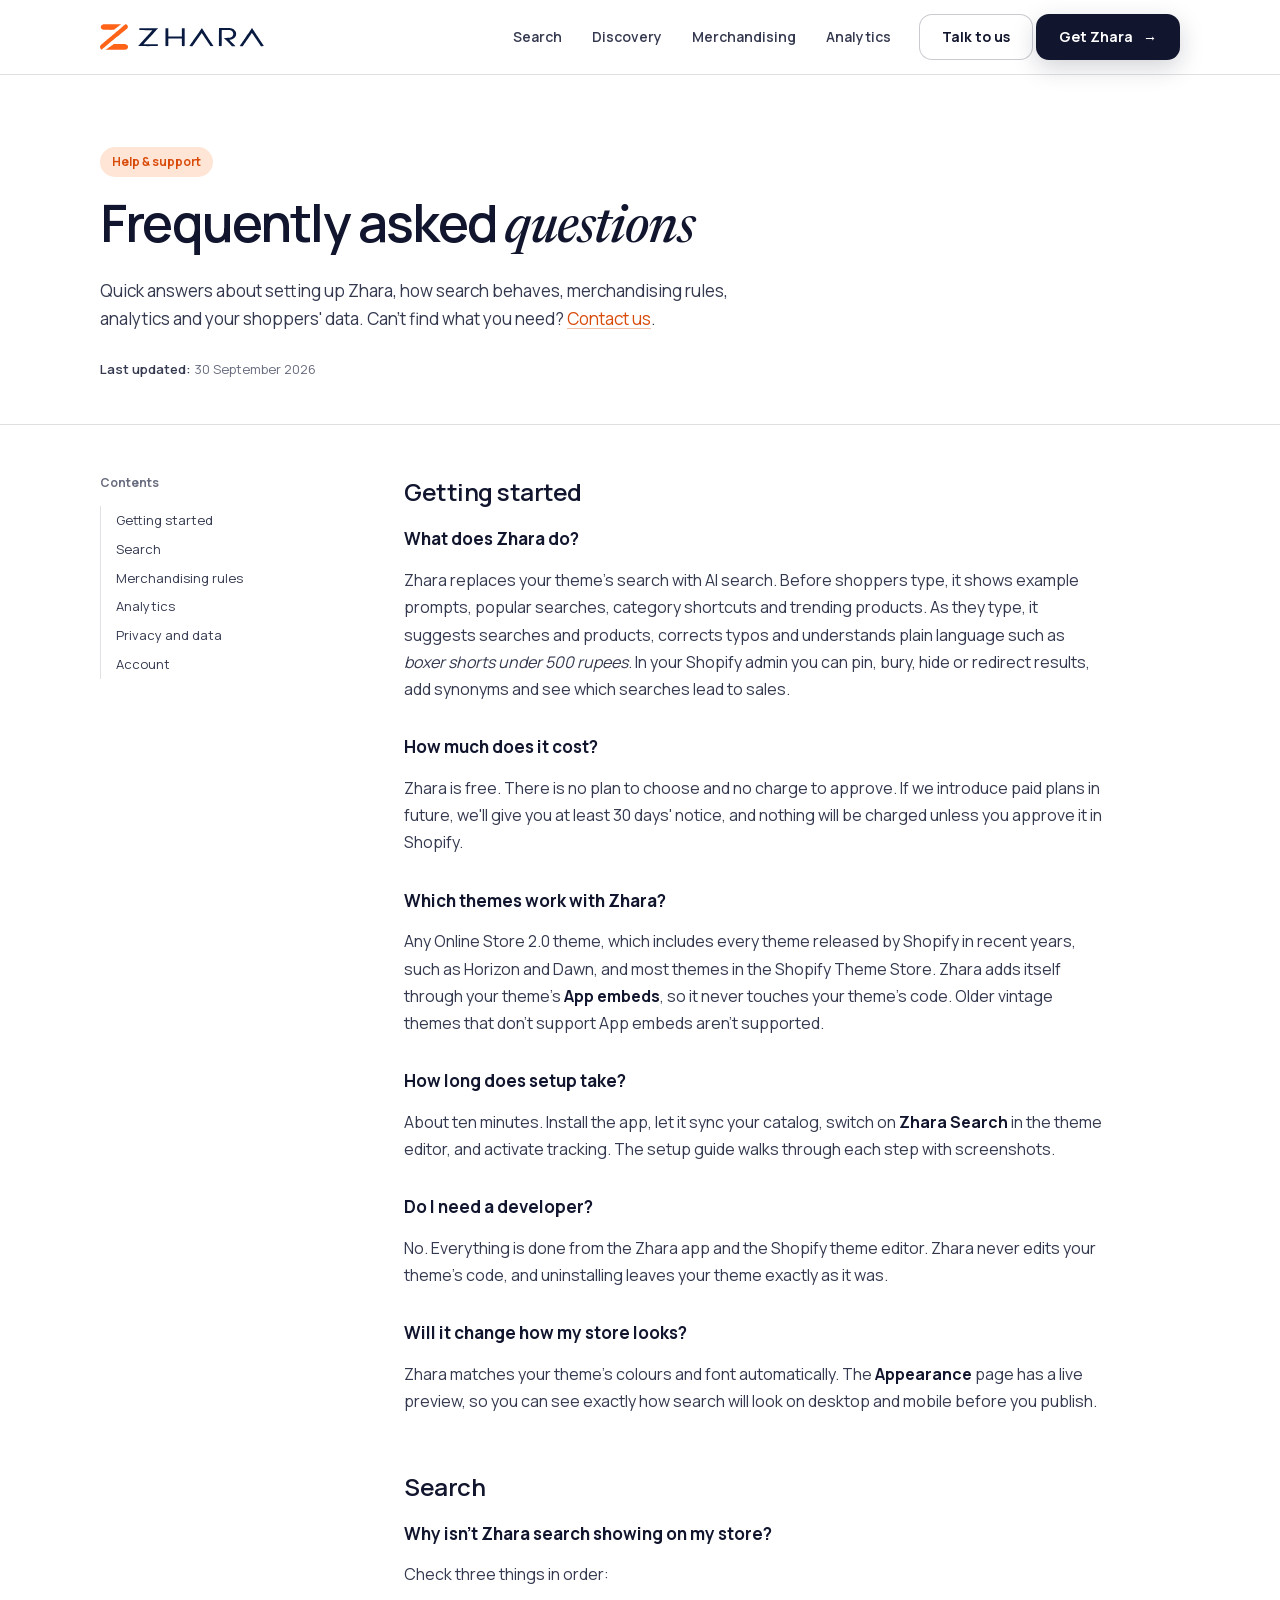
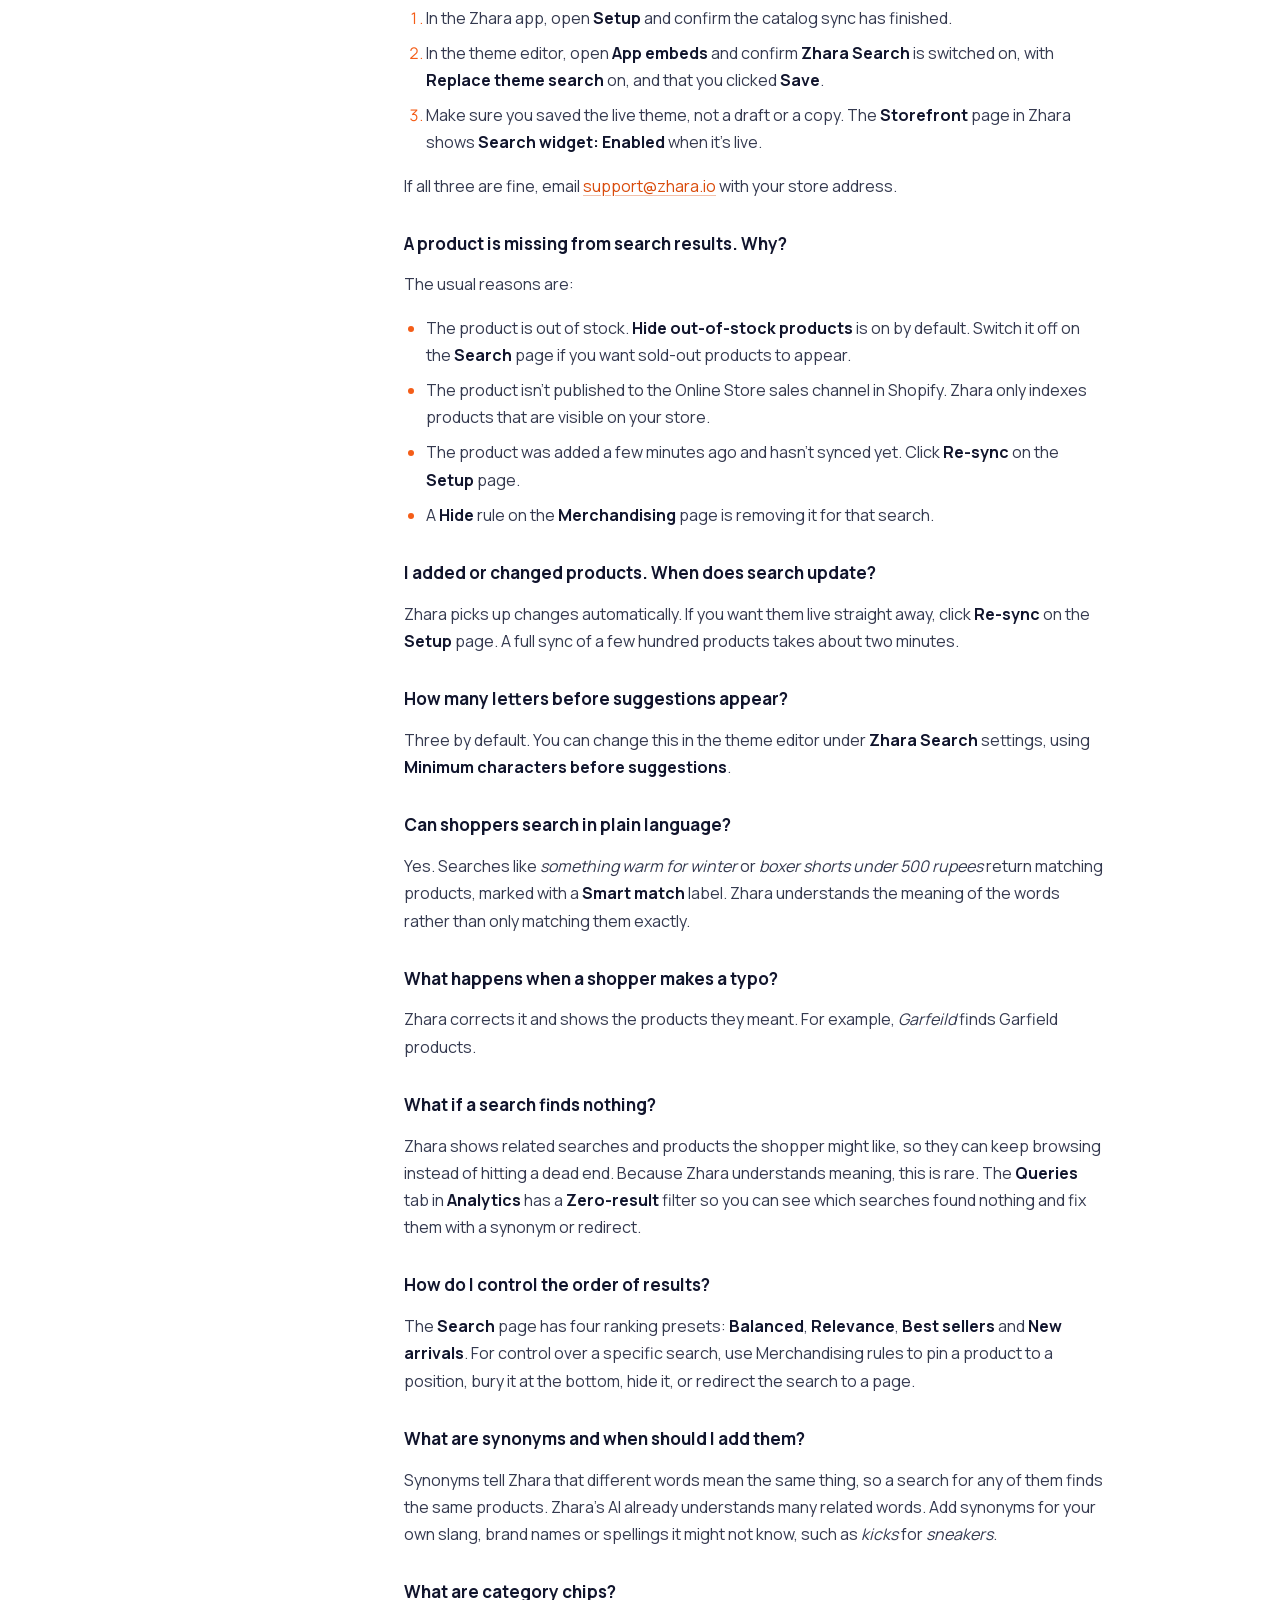
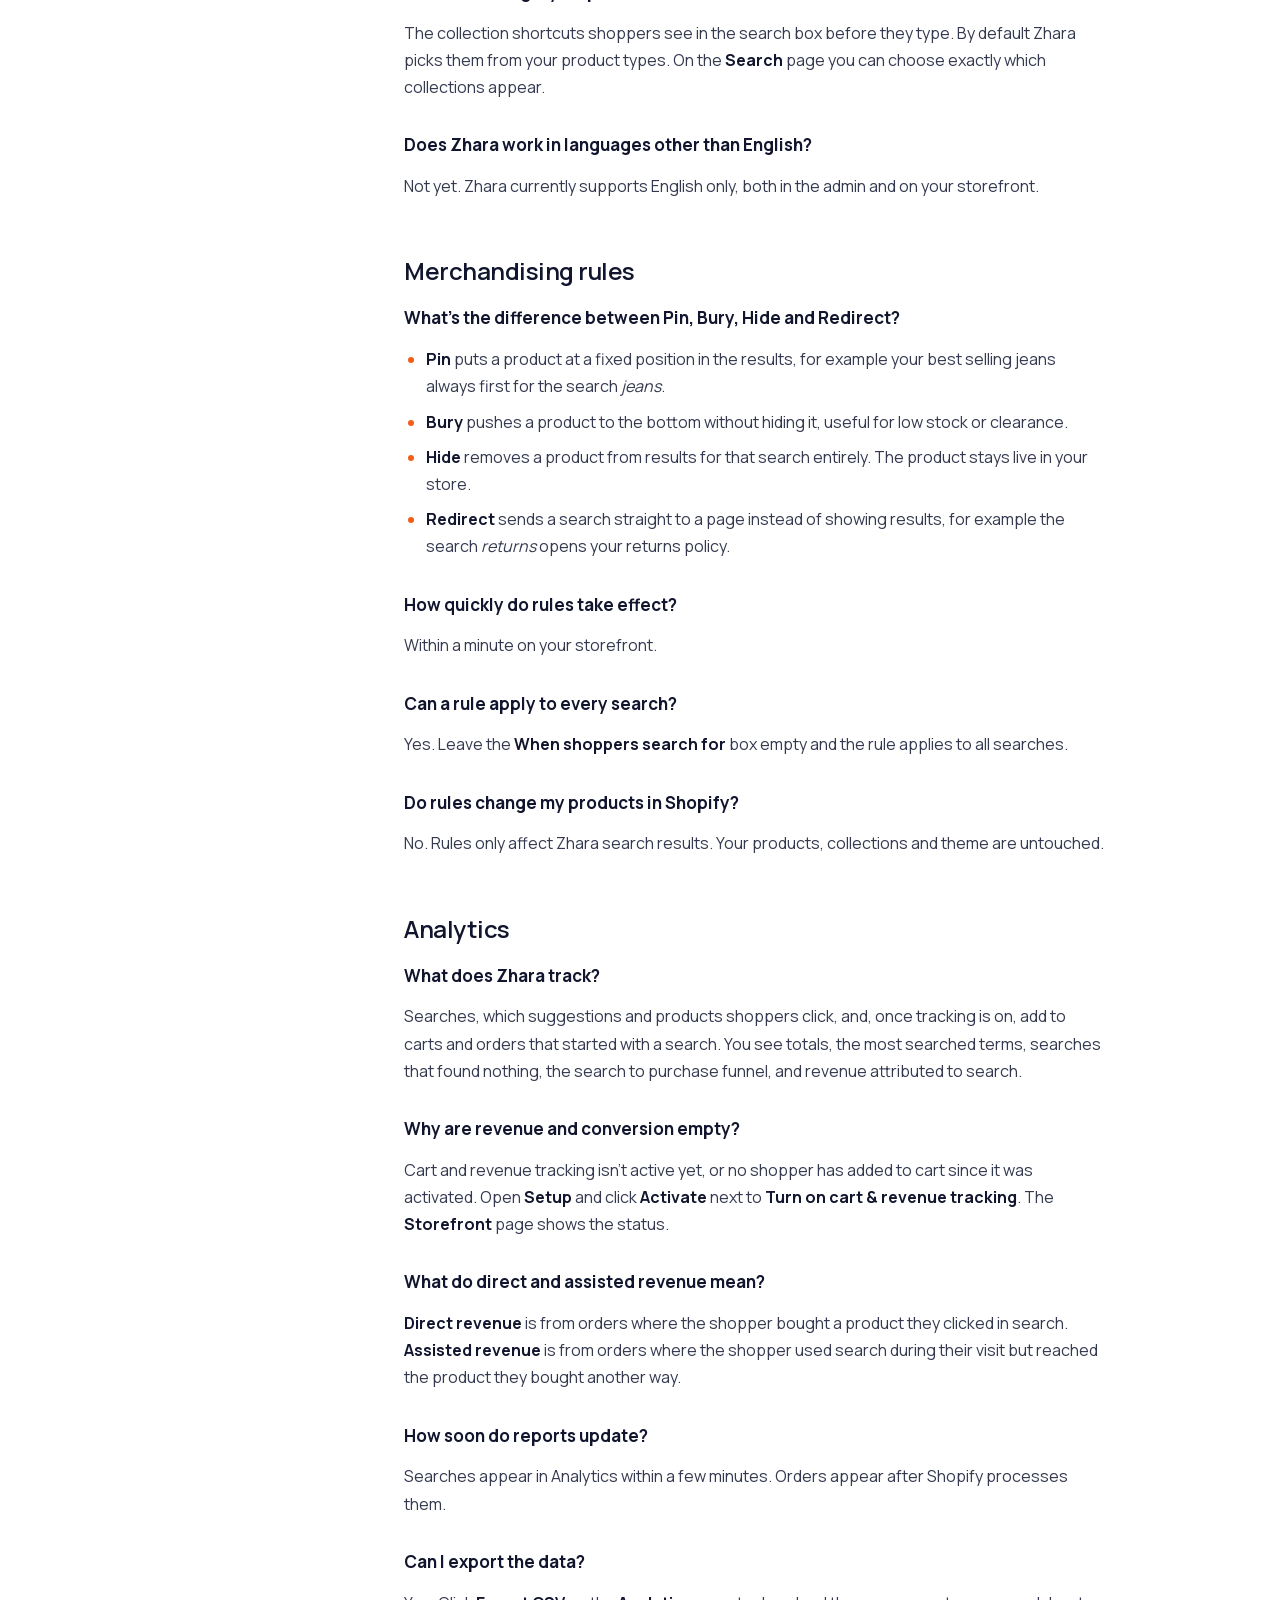
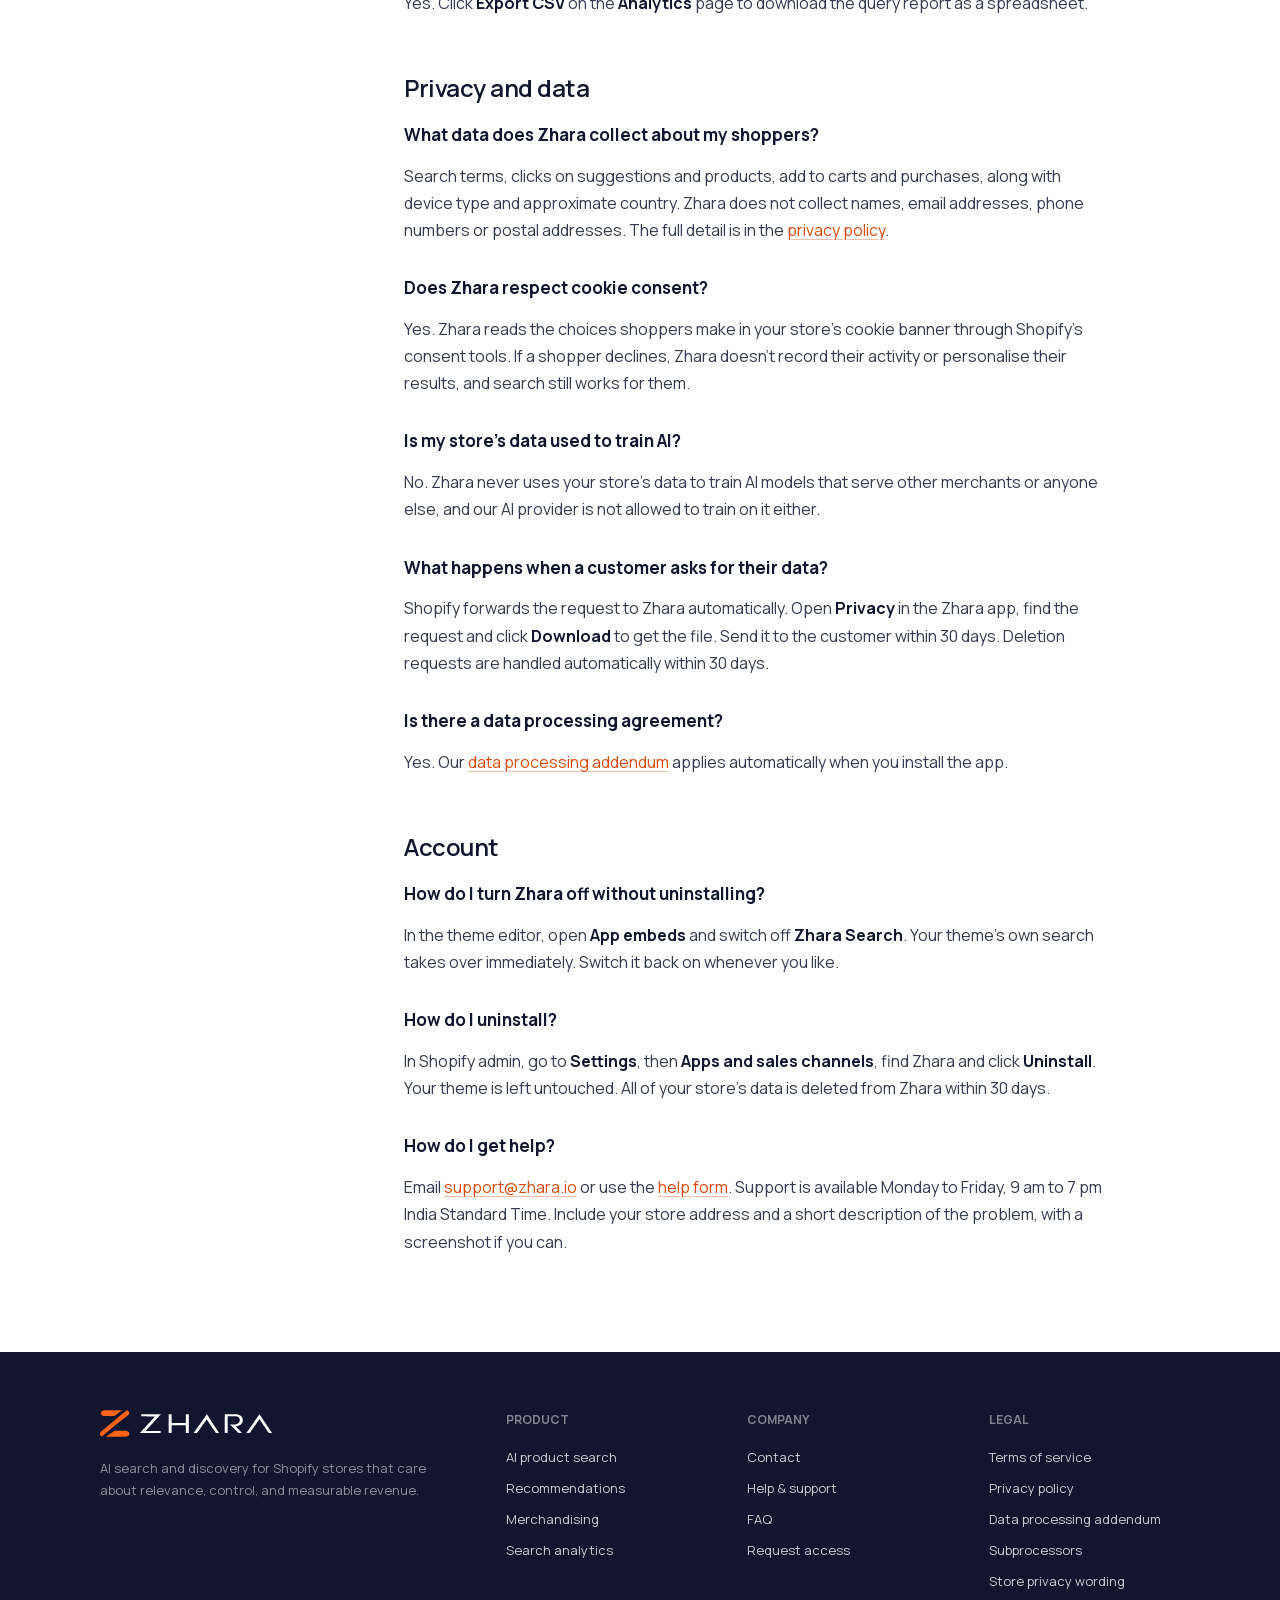
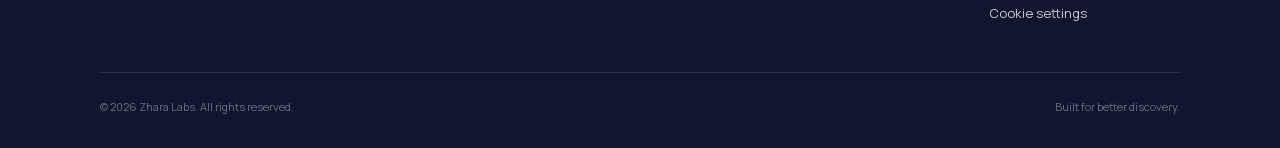
==== commit 845d2f4b: "Add self-hosted fonts and update stylesheets - Introduced self-hosted Manrope and Newsreader font fi" ====
--- a/faq/index.html
+++ b/faq/index.html
@@ -35,9 +35,7 @@
   <link rel="icon" href="/assets/logo/favicon.svg" type="image/svg+xml">
   <link rel="apple-touch-icon" href="/assets/logo/apple-touch-icon.png">
   <link rel="manifest" href="/site.webmanifest">
-  <link rel="preconnect" href="https://fonts.googleapis.com">
-  <link rel="preconnect" href="https://fonts.gstatic.com" crossorigin>
-  <link href="https://fonts.googleapis.com/css2?family=Manrope:wght@400;500;600;700&family=Newsreader:ital,opsz,wght@1,6..72,500&display=swap" rel="stylesheet">
+  <link rel="preload" href="/assets/fonts/manrope-latin.woff2" as="font" type="font/woff2" crossorigin>
   <link rel="stylesheet" href="/assets/legal.css">
   <script type="application/ld+json">
 {
--- a/assets/legal.css
+++ b/assets/legal.css
@@ -1,3 +1,11 @@
+/* Self-hosted fonts (latin subset from Google Fonts). The "Fallback" faces are
+   local fonts resized to Manrope/Newsreader metrics so the swap doesn't shift layout. */
+@font-face { font-family: "Manrope"; font-style: normal; font-weight: 200 800; font-display: swap; src: url(/assets/fonts/manrope-latin.woff2) format("woff2"); }
+@font-face { font-family: "Newsreader"; font-style: italic; font-weight: 500; font-display: swap; src: url(/assets/fonts/newsreader-italic-latin.woff2) format("woff2"); }
+@font-face { font-family: "Manrope Fallback"; font-weight: 100 500; src: local("Arial"), local("ArialMT"), local("Liberation Sans"), local("Arimo"); size-adjust: 103.3%; ascent-override: 103.2%; descent-override: 29%; line-gap-override: 0%; }
+@font-face { font-family: "Manrope Fallback"; font-weight: 600 900; src: local("Arial Bold"), local("Arial-BoldMT"), local("Liberation Sans Bold"), local("Arimo Bold"); size-adjust: 99%; ascent-override: 107.7%; descent-override: 30.3%; line-gap-override: 0%; }
+@font-face { font-family: "Newsreader Fallback"; font-style: italic; src: local("Times New Roman Italic"), local("TimesNewRomanPS-ItalicMT"), local("Liberation Serif Italic"), local("Tinos Italic"); size-adjust: 96%; ascent-override: 76.6%; descent-override: 27.6%; line-gap-override: 0%; }
+
 /* Legal & help pages (/privacy/, /legal/*, /help/*). Tokens mirror index.html — see DESIGN.md. */
 :root {
   --ink: #11152d;
@@ -10,8 +18,8 @@
   --orange: #f45d18;
   --orange-deep: #d94b0b;
   --orange-pale: #ffe5d6;
-  --font: "Manrope", -apple-system, BlinkMacSystemFont, "Segoe UI", sans-serif;
-  --serif: "Newsreader", Georgia, serif;
+  --font: "Manrope", "Manrope Fallback", -apple-system, BlinkMacSystemFont, "Segoe UI", sans-serif;
+  --serif: "Newsreader", "Newsreader Fallback", Georgia, serif;
   --max: 1080px;
 }
 
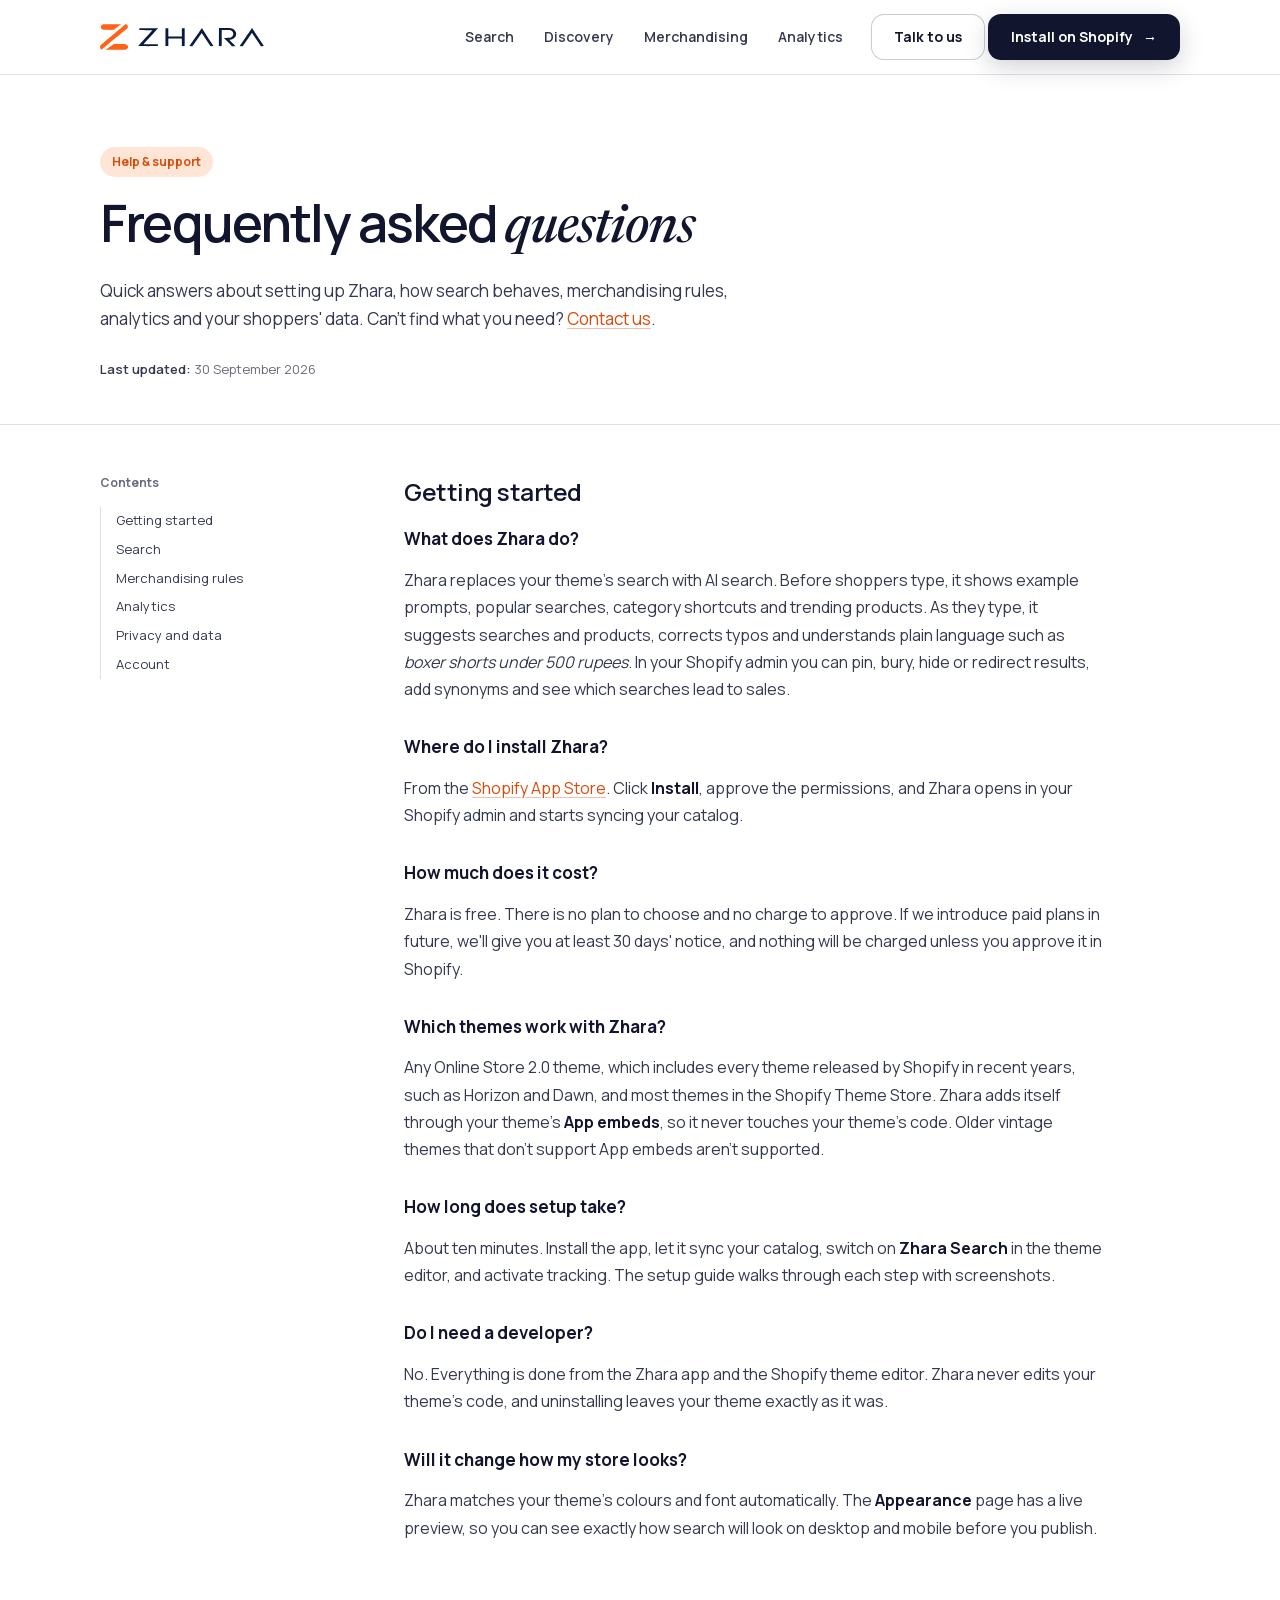
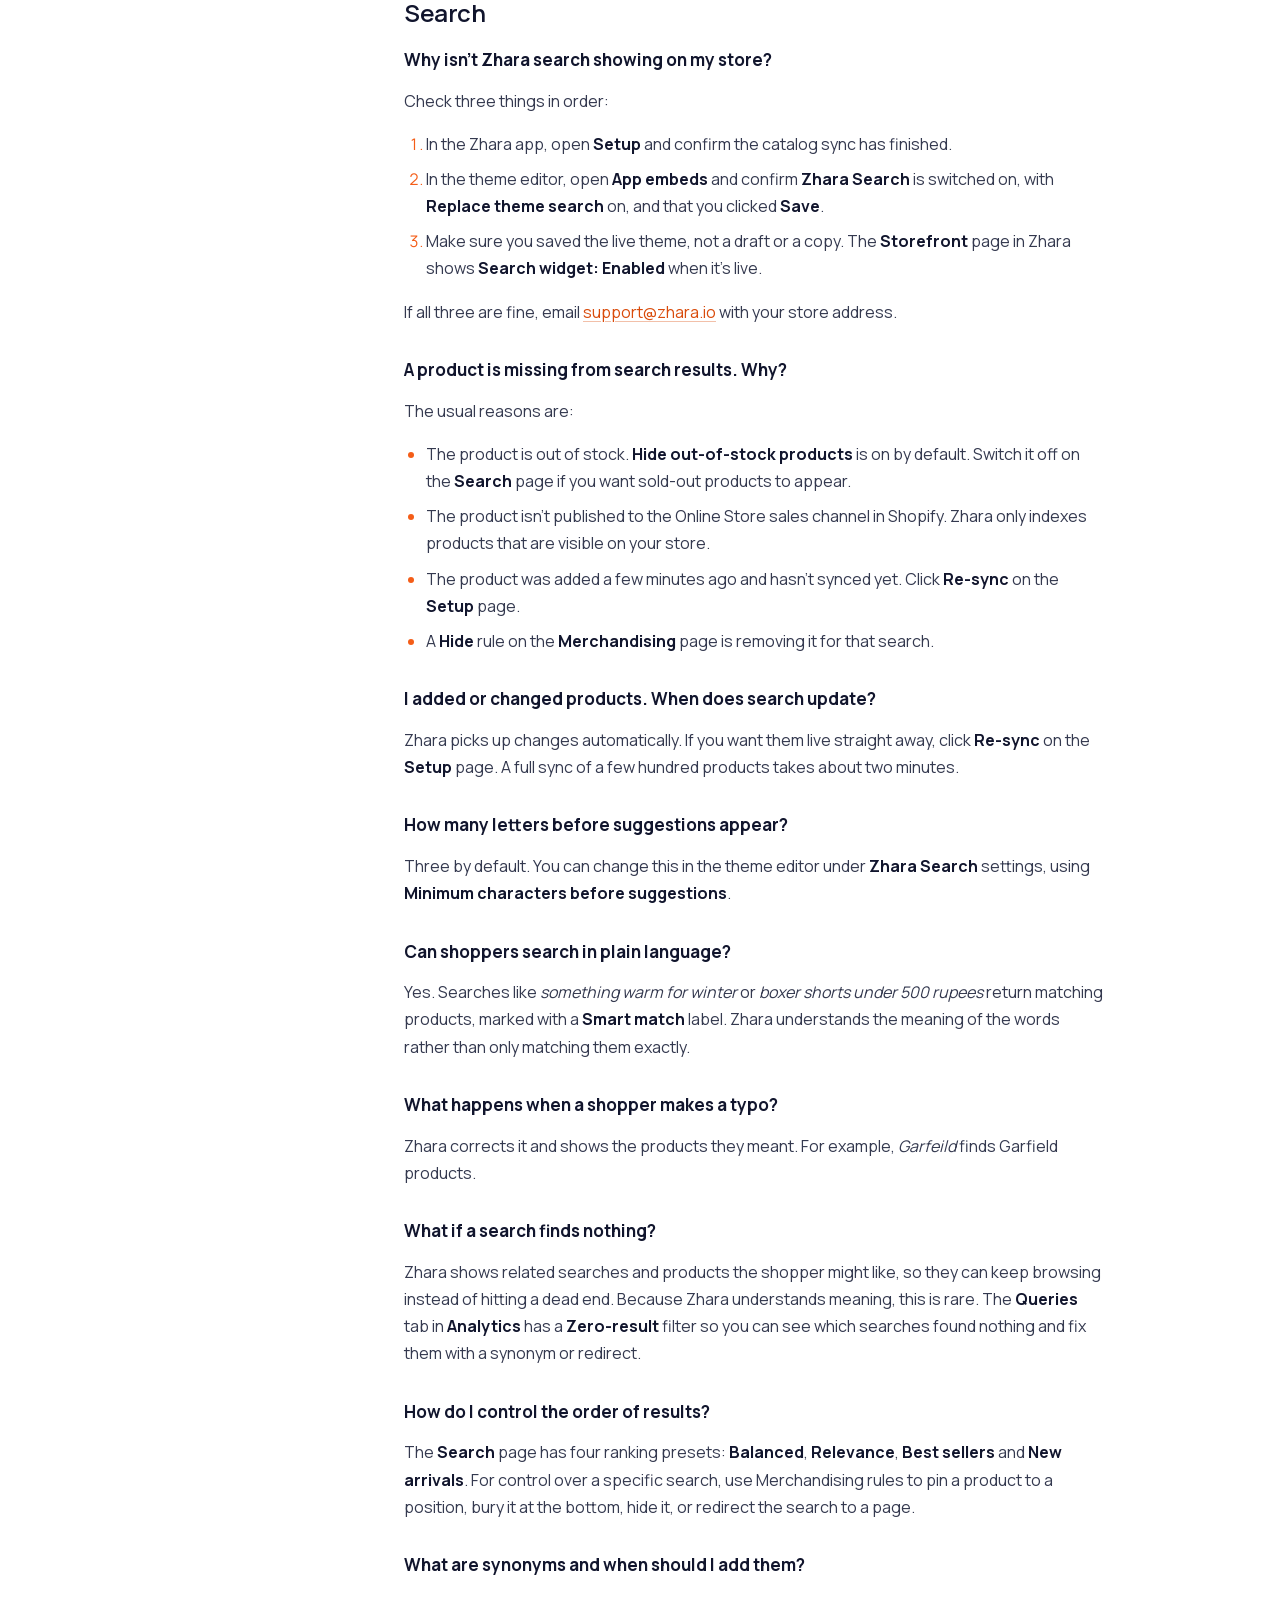
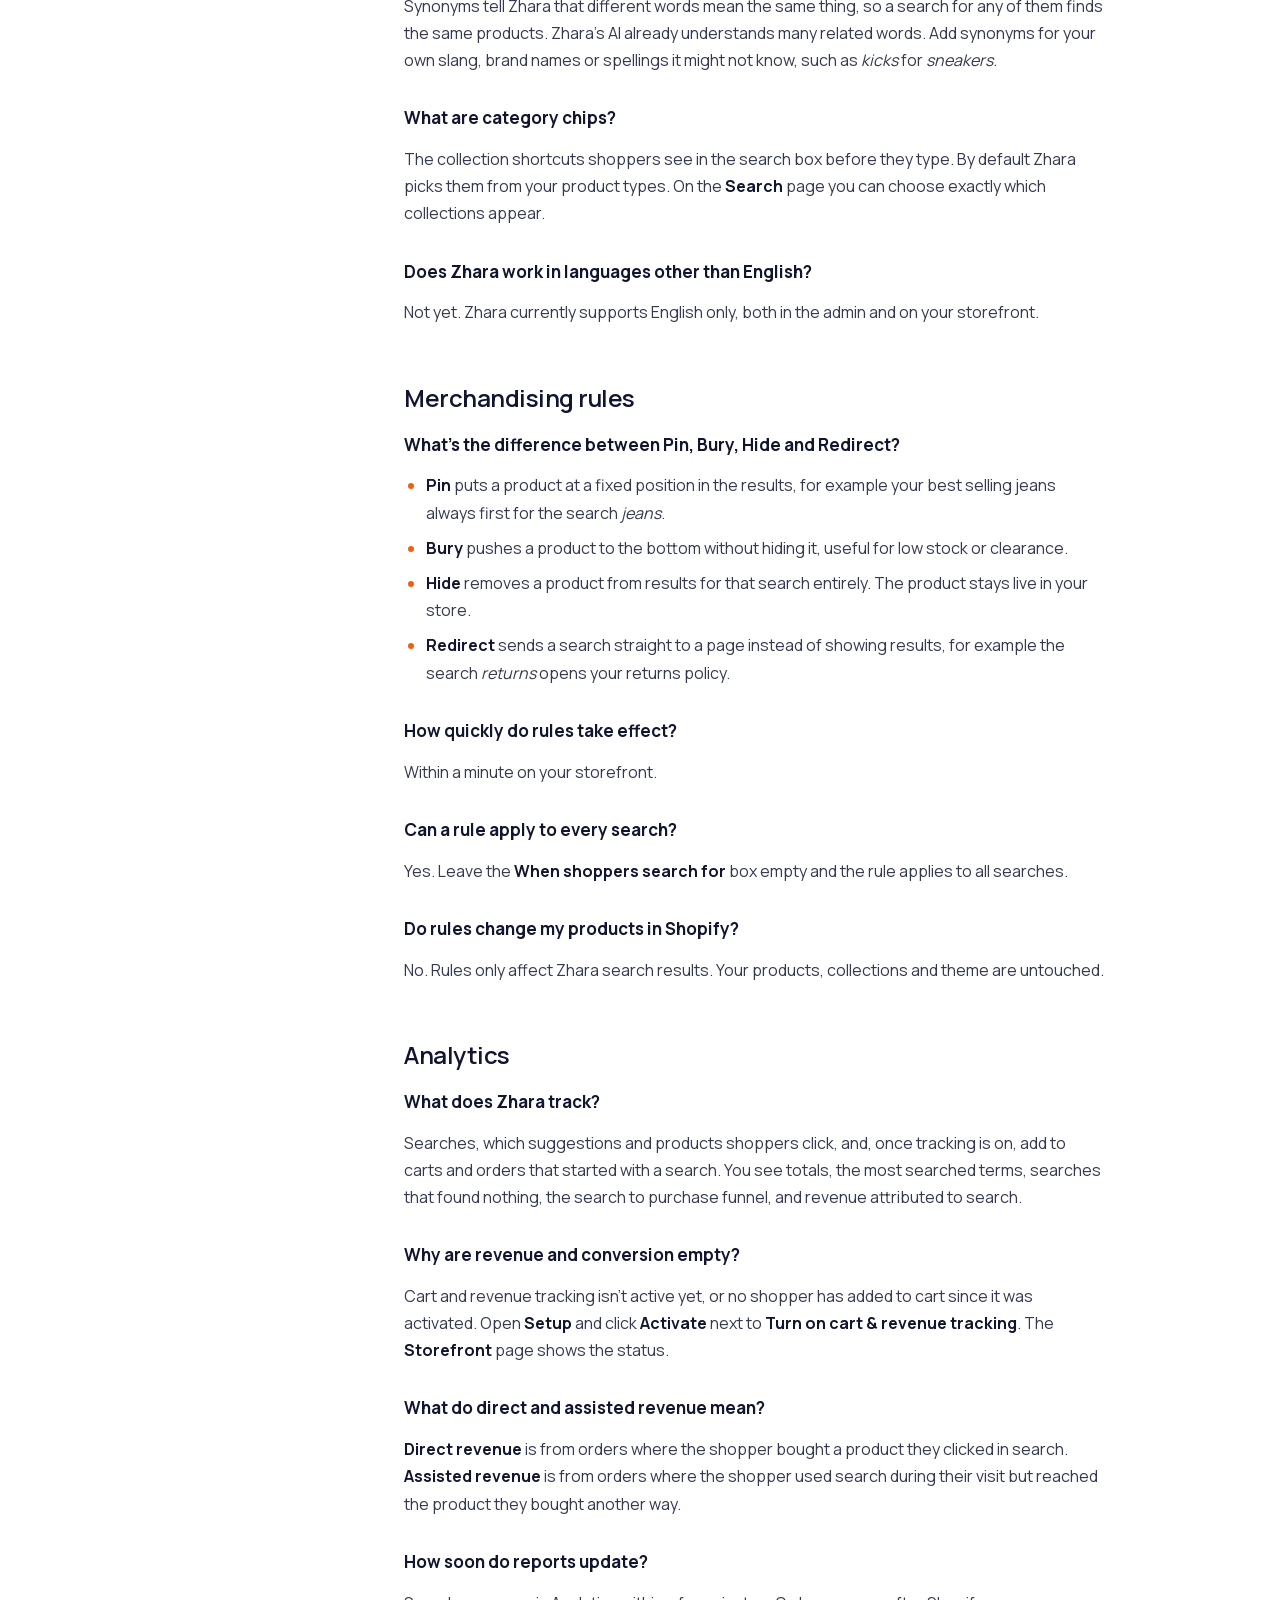
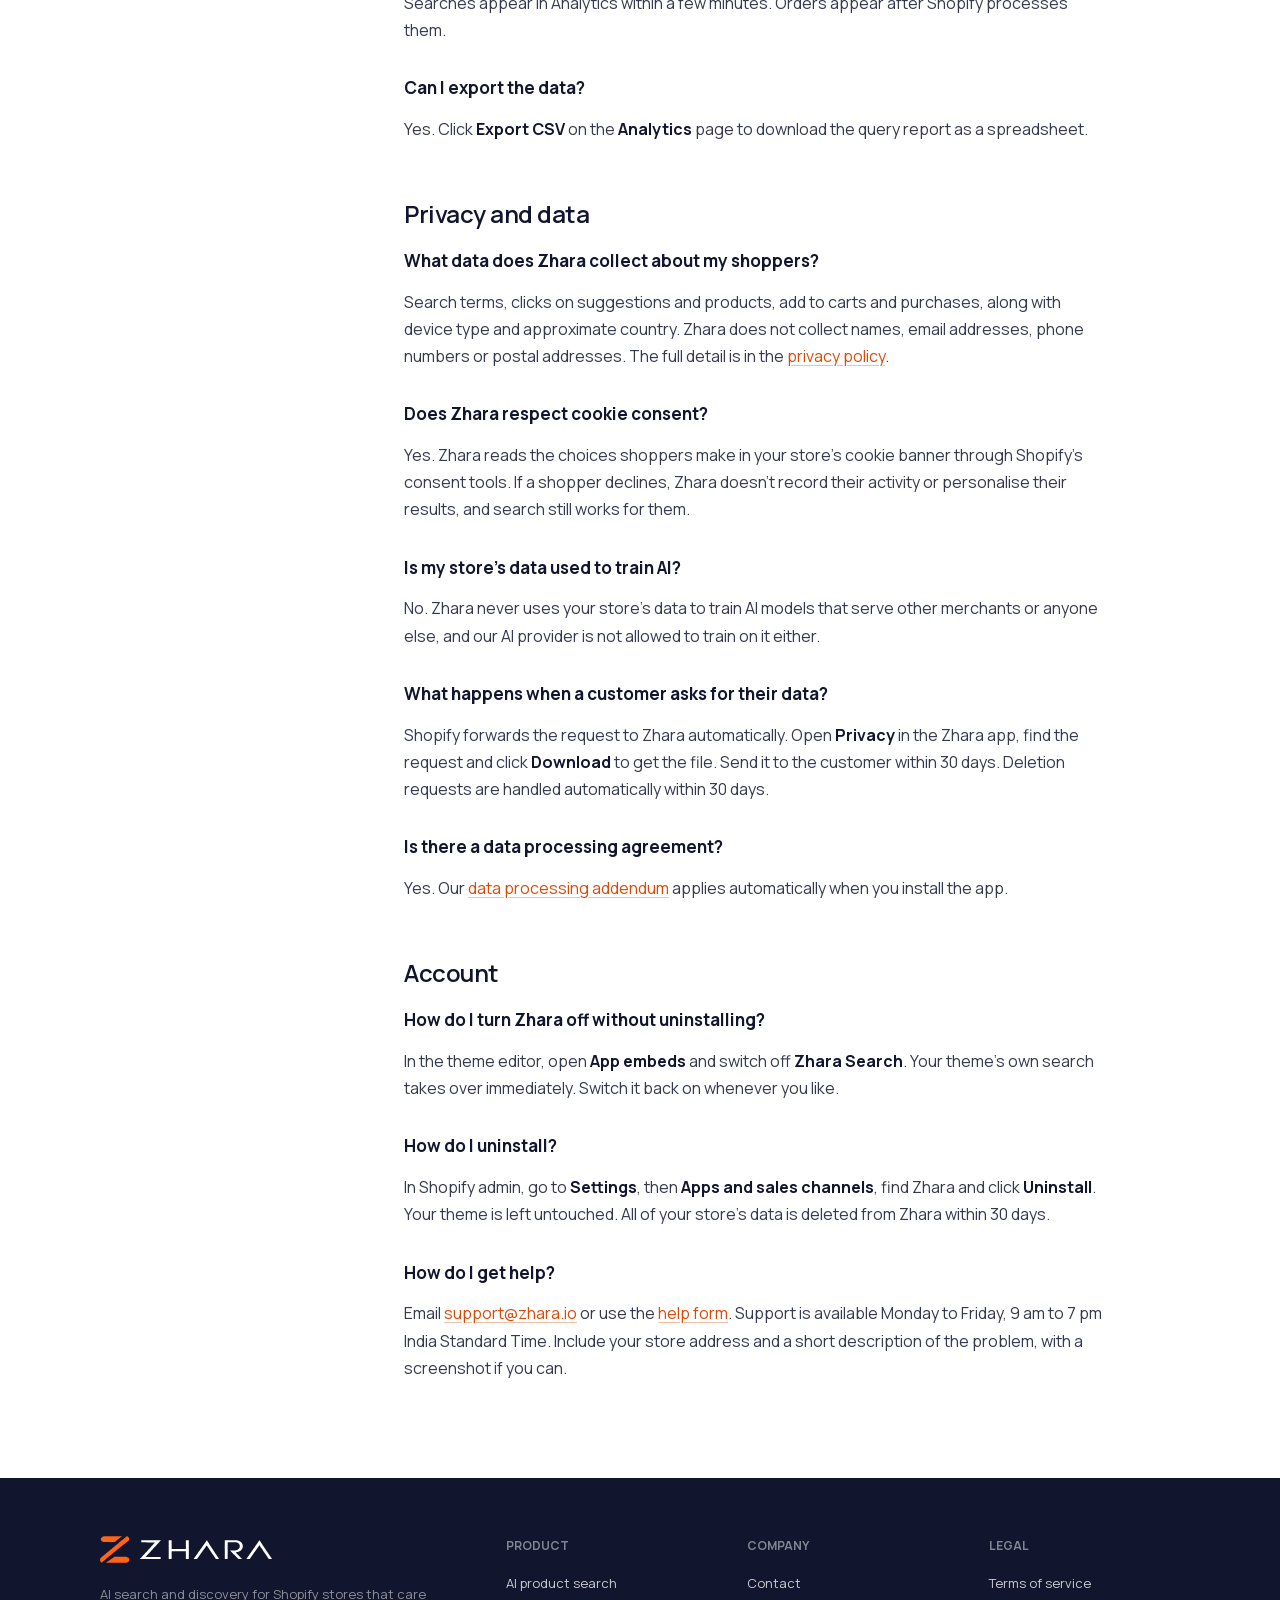
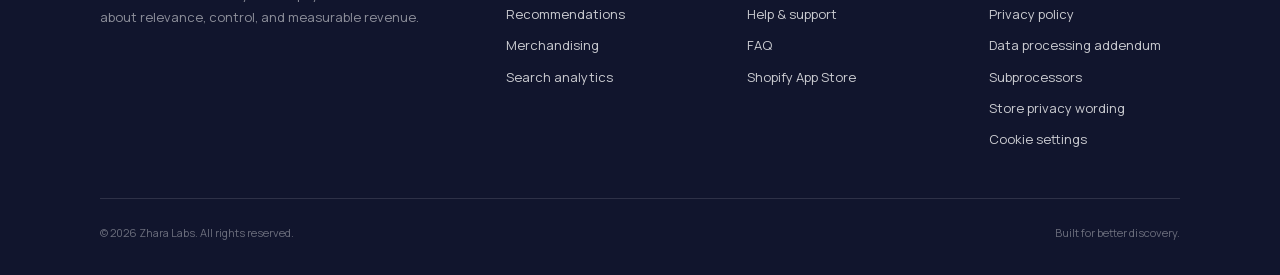
==== commit 2d98f442: "Link to the Shopify App Store listing Zhara is live at apps.shopify.com/zhara-ai-search-discovery. R" ====
--- a/faq/index.html
+++ b/faq/index.html
@@ -52,6 +52,14 @@
     },
     {
       "@type": "Question",
+      "name": "Where do I install Zhara?",
+      "acceptedAnswer": {
+        "@type": "Answer",
+        "text": "From the Shopify App Store at https://apps.shopify.com/zhara-ai-search-discovery. Click Install, approve the permissions, and Zhara opens in your Shopify admin and starts syncing your catalog."
+      }
+    },
+    {
+      "@type": "Question",
       "name": "How much does it cost?",
       "acceptedAnswer": {
         "@type": "Answer",
@@ -330,7 +338,7 @@
       </div>
       <div class="nav-actions">
         <a href="mailto:hello@zhara.app" class="btn btn-light">Talk to us</a>
-        <a href="/#get-started" class="btn btn-dark">Get Zhara <span class="arrow">→</span></a>
+        <a href="https://apps.shopify.com/zhara-ai-search-discovery?utm_source=zhara.io" class="btn btn-dark">Install on Shopify <span class="arrow">→</span></a>
       </div>
     </div>
   </nav>
@@ -361,6 +369,8 @@
 <h2 id="getting-started">Getting started</h2>
 <h3 id="what-does-zhara-do">What does Zhara do?</h3>
 <p>Zhara replaces your theme's search with AI search. Before shoppers type, it shows example prompts, popular searches, category shortcuts and trending products. As they type, it suggests searches and products, corrects typos and understands plain language such as <em>boxer shorts under 500 rupees</em>. In your Shopify admin you can pin, bury, hide or redirect results, add synonyms and see which searches lead to sales.</p>
+<h3 id="where-do-i-install-zhara">Where do I install Zhara?</h3>
+<p>From the <a href="https://apps.shopify.com/zhara-ai-search-discovery?utm_source=zhara.io">Shopify App Store</a>. Click <strong>Install</strong>, approve the permissions, and Zhara opens in your Shopify admin and starts syncing your catalog.</p>
 <h3 id="how-much-does-it-cost">How much does it cost?</h3>
 <p>Zhara is free. There is no plan to choose and no charge to approve. If we introduce paid plans in future, we'll give you at least 30 days' notice, and nothing will be charged unless you approve it in Shopify.</p>
 <h3 id="which-themes-work-with-zhara">Which themes work with Zhara?</h3>
@@ -441,7 +451,7 @@
       <div class="footer-top">
         <div class="footer-brand"><img src="/assets/logo/zhara-logo-on-dark.svg" alt="Zhara" width="1302" height="209"><p>AI search and discovery for Shopify stores that care about relevance, control, and measurable revenue.</p></div>
         <div class="footer-col"><b>PRODUCT</b><a href="/#product">AI product search</a><a href="/#discovery">Recommendations</a><a href="/#features">Merchandising</a><a href="/#analytics">Search analytics</a></div>
-        <div class="footer-col"><b>COMPANY</b><a href="mailto:hello@zhara.app">Contact</a><a href="/help/">Help &amp; support</a><a href="/faq/">FAQ</a><a href="/#get-started">Request access</a></div>
+        <div class="footer-col"><b>COMPANY</b><a href="mailto:hello@zhara.app">Contact</a><a href="/help/">Help &amp; support</a><a href="/faq/">FAQ</a><a href="https://apps.shopify.com/zhara-ai-search-discovery?utm_source=zhara.io">Shopify App Store</a></div>
         <div class="footer-col"><b>LEGAL</b><a href="/terms/">Terms of service</a><a href="/privacy/">Privacy policy</a><a href="/legal/dpa/">Data processing addendum</a><a href="/legal/subprocessors/">Subprocessors</a><a href="/help/store-privacy-policy/">Store privacy wording</a><a href="#" data-cookie-settings>Cookie settings</a></div>
       </div>
       <div class="footer-bottom"><span>© 2026 Zhara Labs. All rights reserved.</span><span>Built for better discovery.</span></div>
